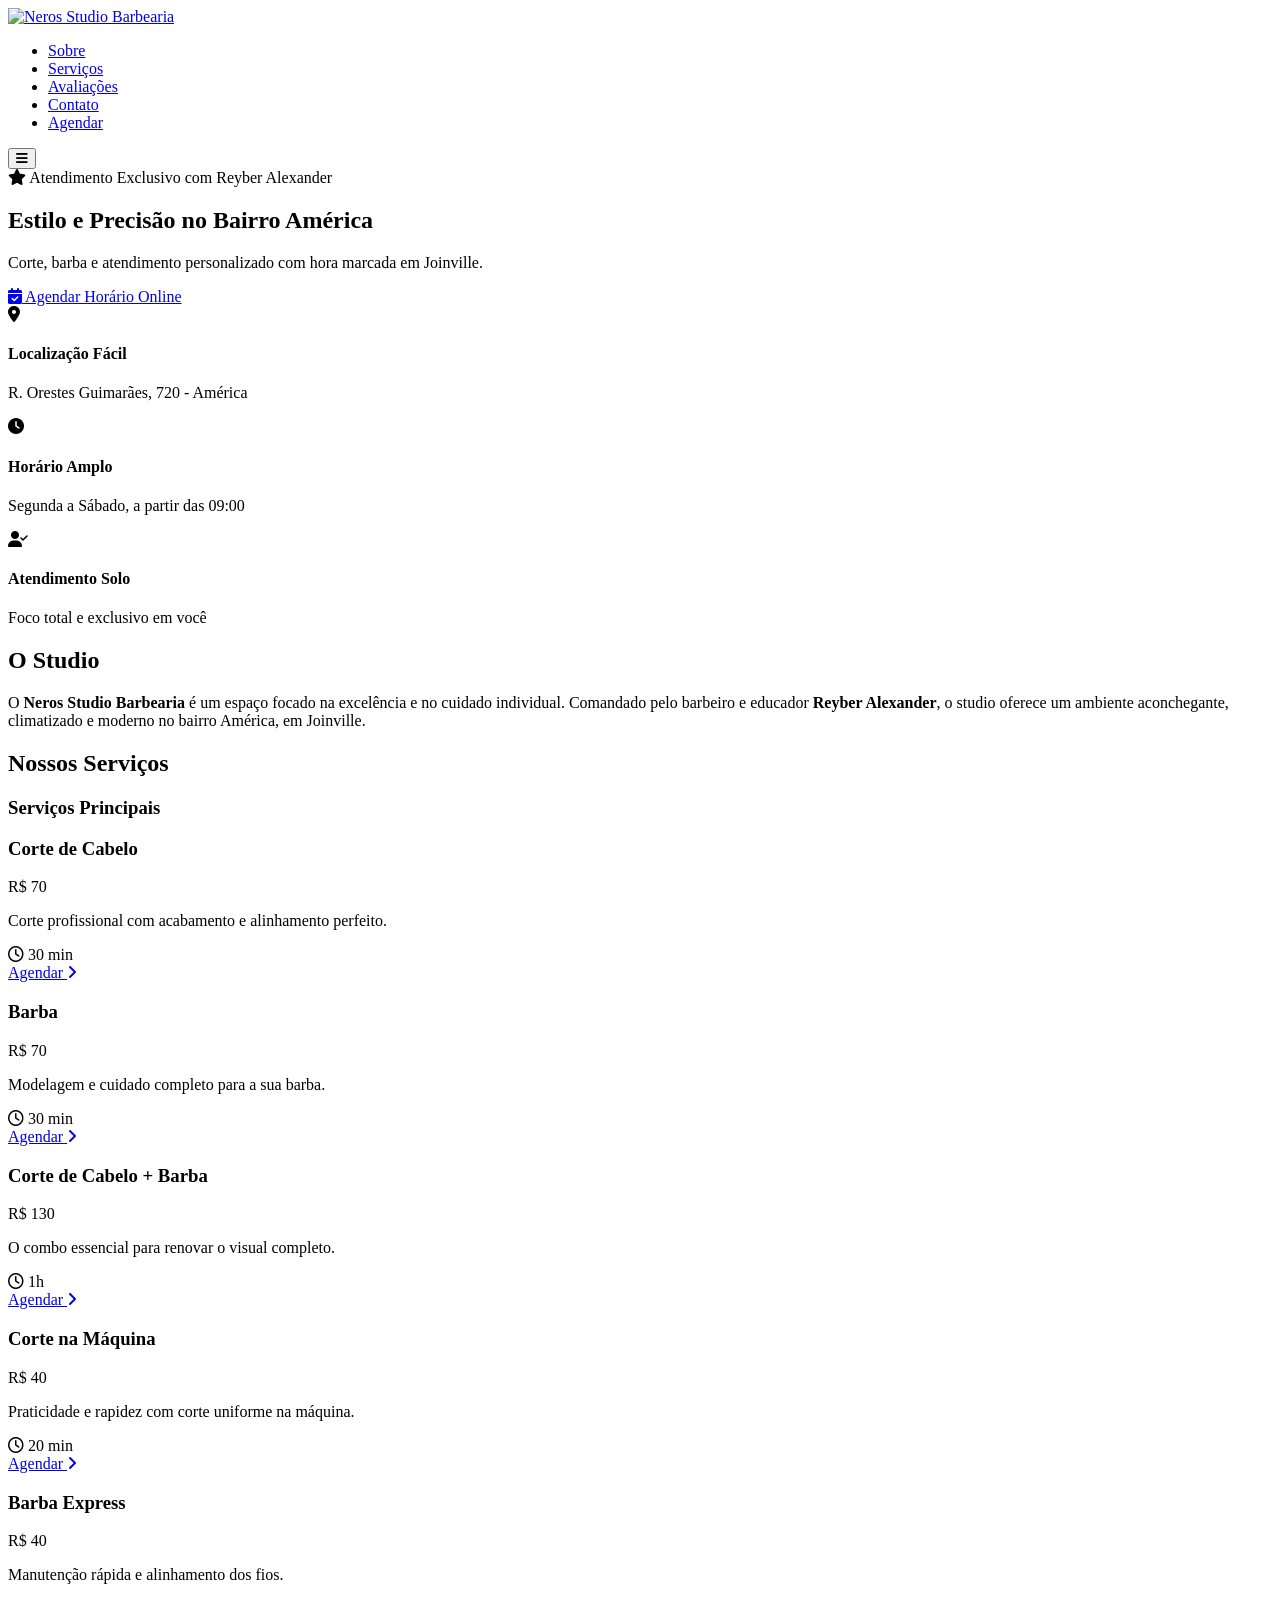
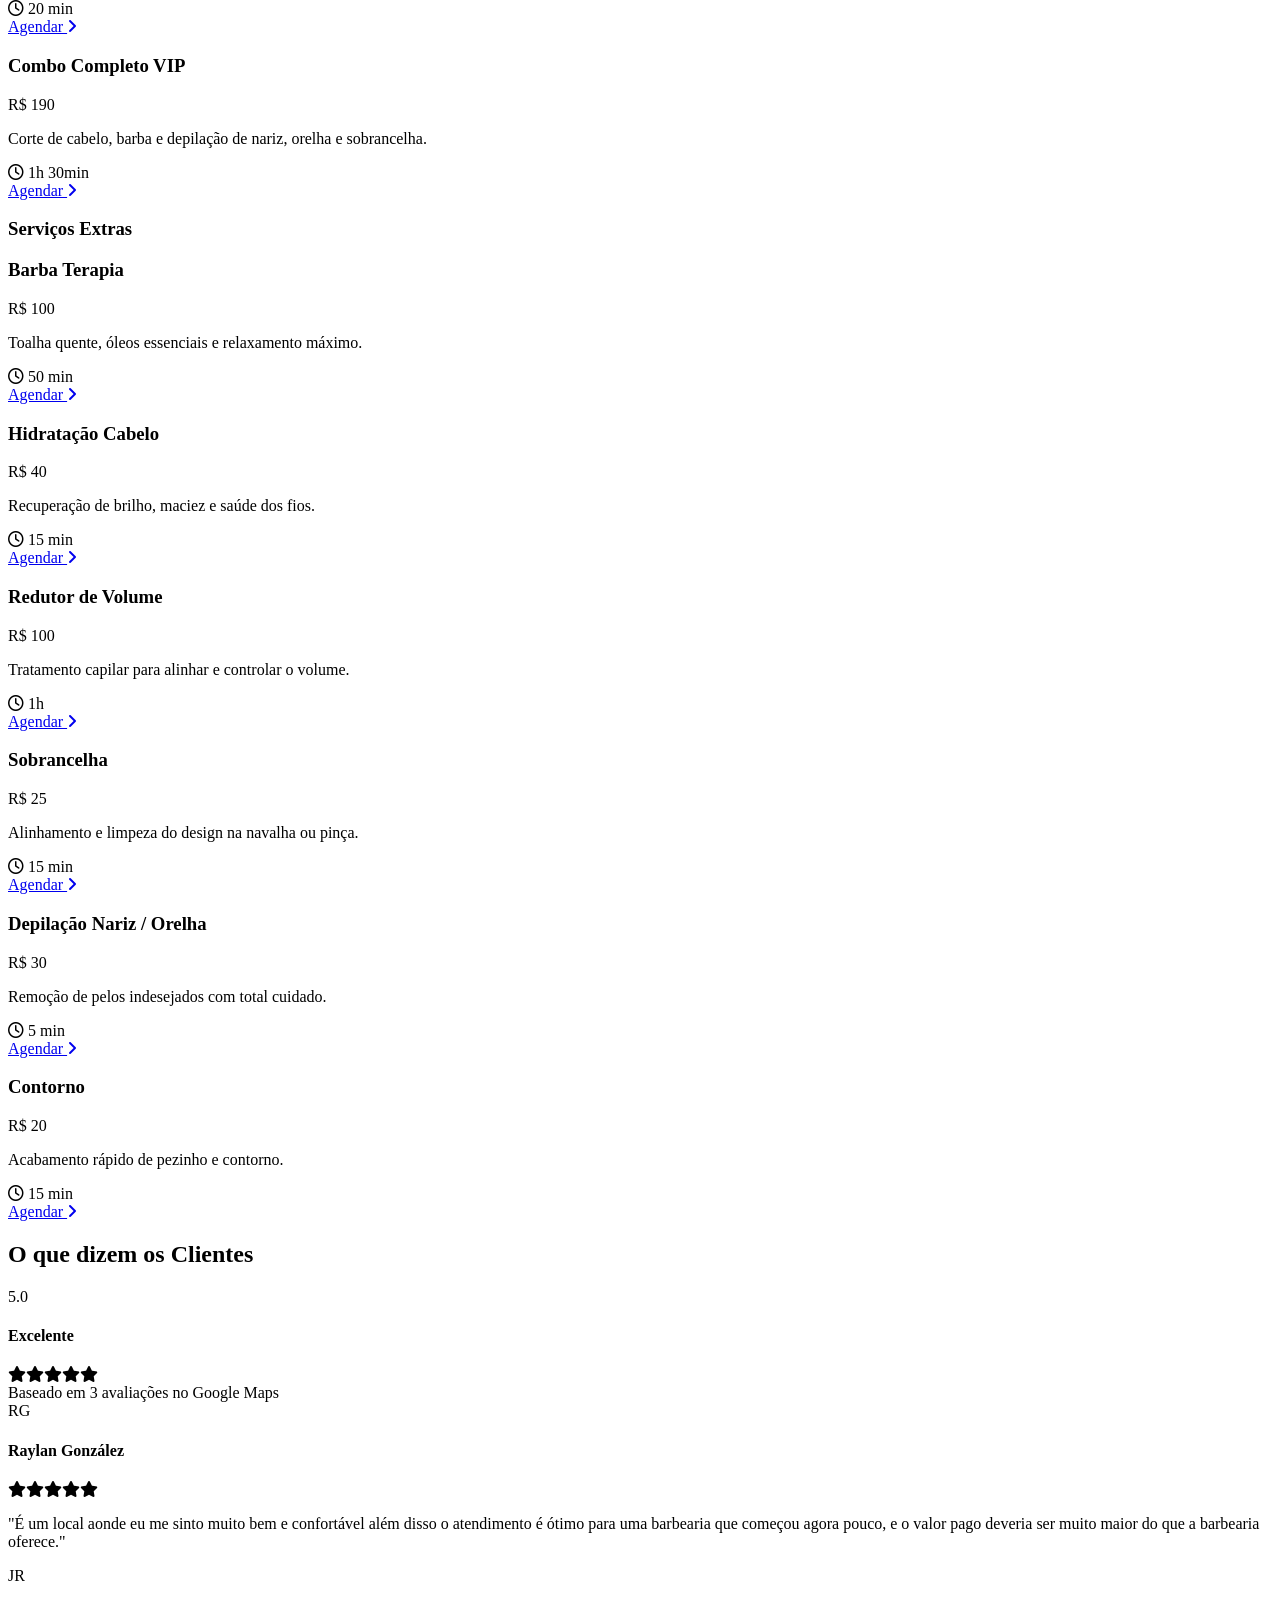
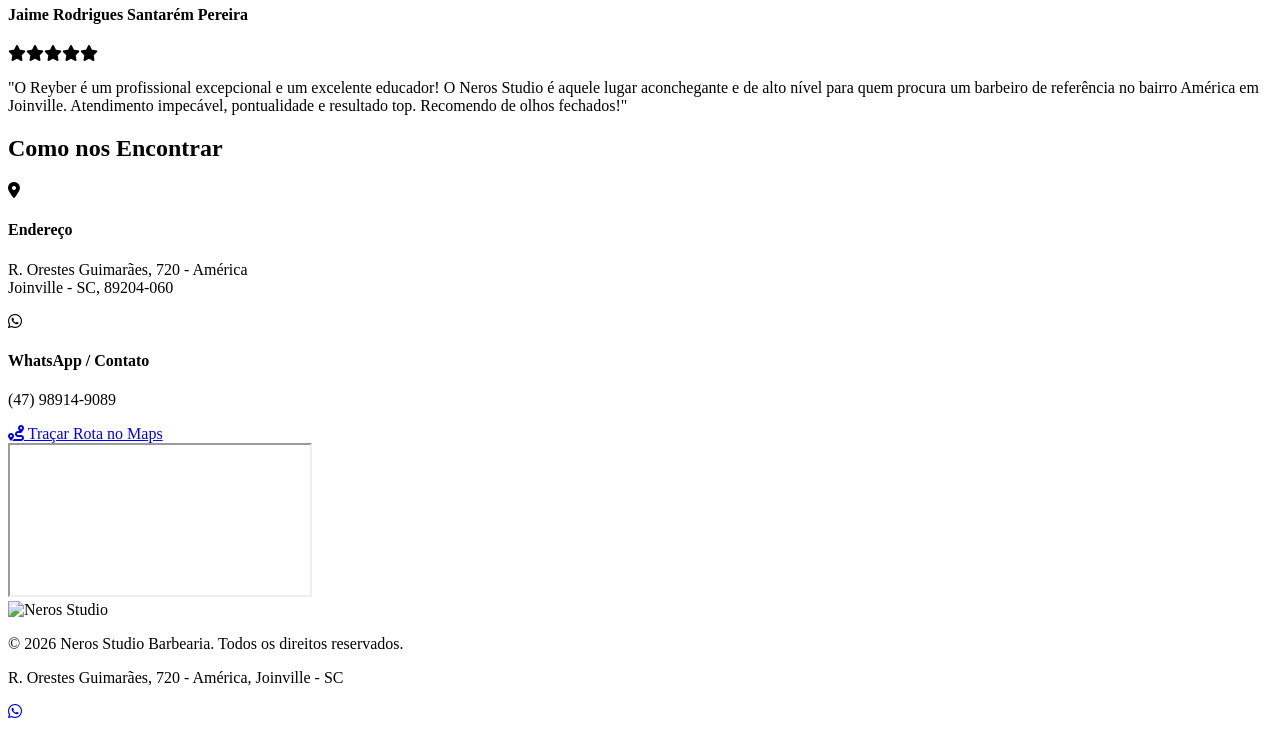
==== index.html @ 961ceef0 "uptade- Funcionalidade com API no whatsapp com mensagem pronta para o cliente mandar mensagem" ====
<!DOCTYPE html>
<html lang="pt-BR">
<head>
    <meta charset="UTF-8">
    <meta name="viewport" content="width=device-width, initial-scale=1.0">
    <title>Neros Studio Barbearia | Joinville - SC</title>
    <meta name="description" content="Neros Studio Barbearia em Joinville - SC. Atendimento exclusivo com o barbeiro Reyber Alexander no bairro América. Agende seu horário online.">
    <meta name="keywords" content="Barbearia Joinville, Barbeiro bairro América Joinville, Corte de cabelo Joinville, Barba terapia Joinville, Neros Studio">
    <meta property="og:type" content="website">
    <meta property="og:title" content="Neros Studio Barbearia | Joinville - SC">
    <meta property="og:description" content="Atendimento exclusivo com Reyber Alexander no bairro América. Agende seu horário.">
    <meta property="og:image" content="assets/nerosbarbearia.png">

    <link href="https://cdnjs.cloudflare.com/ajax/libs/font-awesome/6.4.0/css/all.min.css" rel="stylesheet">
    <link href="https://fonts.googleapis.com/css2?family=Montserrat:wght@300;400;500;600;700;800&display=swap" rel="stylesheet">
    <link rel="stylesheet" href="css/style.css">

    <script type="application/ld+json">
    {
      "@context": "https://schema.org",
      "@type": "BarberShop",
      "name": "Neros Studio Barbearia",
      "image": "assets/nerosbarbearia.png",
      "telephone": "+5547989149089",
      "address": {
        "@type": "PostalAddress",
        "streetAddress": "R. Orestes Guimarães, 720",
        "addressLocality": "Joinville",
        "addressRegion": "SC",
        "postalCode": "89204-060",
        "addressCountry": "BR"
      },
      "geo": {
        "@type": "GeoCoordinates",
        "latitude": -26.2974,
        "longitude": -48.8472
      },
      "priceRange": "$$",
      "openingHoursSpecification": {
        "@type": "OpeningHoursSpecification",
        "dayOfWeek": ["Monday", "Tuesday", "Wednesday", "Thursday", "Friday", "Saturday"],
        "opens": "09:00",
        "closes": "19:00"
      }
    }
    </script>
</head>
<body>

    <header>
        <div class="container nav-container">
            <a href="#" class="logo-wrapper">
                <img src="assets/nerosbarbearia.png" alt="Neros Studio Barbearia" class="logo-img">
            </a>
            <ul class="nav-links" id="navLinks">
                <li><a href="#sobre">Sobre</a></li>
                <li><a href="#servicos">Serviços</a></li>
                <li><a href="#avaliacoes">Avaliações</a></li>
                <li><a href="#contato">Contato</a></li>
                <li><a href="https://app.faroldabarbearia.com.br/agendar/agendaaqui" target="_blank" class="btn-header">Agendar</a></li>
            </ul>
            <button class="mobile-menu-btn" id="menuBtn" aria-label="Menu">
                <i class="fa-solid fa-bars"></i>
            </button>
        </div>
    </header>

    <section class="hero">
        <div class="container hero-content">
            <div class="hero-badge">
                <i class="fa-solid fa-star"></i>
                <span>Atendimento Exclusivo com Reyber Alexander</span>
            </div>
            <h1>Estilo e Precisão <span>no Bairro América</span></h1>
            <p>Corte, barba e atendimento personalizado com hora marcada em Joinville.</p>
            <a href="https://app.faroldabarbearia.com.br/agendar/agendaaqui" target="_blank" class="btn-main">
                <i class="fa-solid fa-calendar-check"></i> Agendar Horário Online
            </a>
        </div>
    </section>

    <div class="features-bar">
        <div class="container features-grid">
            <div class="feature-item">
                <i class="fa-solid fa-location-dot"></i>
                <h4>Localização Fácil</h4>
                <p>R. Orestes Guimarães, 720 - América</p>
            </div>
            <div class="feature-item">
                <i class="fa-solid fa-clock"></i>
                <h4>Horário Amplo</h4>
                <p>Segunda a Sábado, a partir das 09:00</p>
            </div>
            <div class="feature-item">
                <i class="fa-solid fa-user-check"></i>
                <h4>Atendimento Solo</h4>
                <p>Foco total e exclusivo em você</p>
            </div>
        </div>
    </div>

    <section id="sobre">
        <div class="container">
            <div class="section-title">
                <h2>O <span>Studio</span></h2>
                <div></div>
            </div>
            <p class="about-text">
                O <strong>Neros Studio Barbearia</strong> é um espaço focado na excelência e no cuidado individual. Comandado pelo barbeiro e educador <strong>Reyber Alexander</strong>, o studio oferece um ambiente aconchegante, climatizado e moderno no bairro América, em Joinville.
            </p>
        </div>
    </section>

    <section id="servicos">
        <div class="container">
            <div class="section-title">
                <h2>Nossos <span>Serviços</span></h2>
                <div></div>
            </div>
            
            <h3 class="services-subtitle">Serviços Principais</h3>
            <div class="services-grid mb">
                <div class="service-card">
                    <div class="service-header">
                        <h3>Corte de Cabelo</h3>
                        <span class="service-price">R$ 70</span>
                    </div>
                    <p>Corte profissional com acabamento e alinhamento perfeito.</p>
                    <div class="service-footer">
                        <div class="service-time"><i class="fa-regular fa-clock"></i> 30 min</div>
                        <a href="https://app.faroldabarbearia.com.br/agendar/agendaaqui" target="_blank" class="btn-service">Agendar <i class="fa-solid fa-angle-right"></i></a>
                    </div>
                </div>

                <div class="service-card">
                    <div class="service-header">
                        <h3>Barba</h3>
                        <span class="service-price">R$ 70</span>
                    </div>
                    <p>Modelagem e cuidado completo para a sua barba.</p>
                    <div class="service-footer">
                        <div class="service-time"><i class="fa-regular fa-clock"></i> 30 min</div>
                        <a href="https://app.faroldabarbearia.com.br/agendar/agendaaqui" target="_blank" class="btn-service">Agendar <i class="fa-solid fa-angle-right"></i></a>
                    </div>
                </div>

                <div class="service-card">
                    <div class="service-header">
                        <h3>Corte de Cabelo + Barba</h3>
                        <span class="service-price">R$ 130</span>
                    </div>
                    <p>O combo essencial para renovar o visual completo.</p>
                    <div class="service-footer">
                        <div class="service-time"><i class="fa-regular fa-clock"></i> 1h</div>
                        <a href="https://app.faroldabarbearia.com.br/agendar/agendaaqui" target="_blank" class="btn-service">Agendar <i class="fa-solid fa-angle-right"></i></a>
                    </div>
                </div>

                <div class="service-card">
                    <div class="service-header">
                        <h3>Corte na Máquina</h3>
                        <span class="service-price">R$ 40</span>
                    </div>
                    <p>Praticidade e rapidez com corte uniforme na máquina.</p>
                    <div class="service-footer">
                        <div class="service-time"><i class="fa-regular fa-clock"></i> 20 min</div>
                        <a href="https://app.faroldabarbearia.com.br/agendar/agendaaqui" target="_blank" class="btn-service">Agendar <i class="fa-solid fa-angle-right"></i></a>
                    </div>
                </div>

                <div class="service-card">
                    <div class="service-header">
                        <h3>Barba Express</h3>
                        <span class="service-price">R$ 40</span>
                    </div>
                    <p>Manutenção rápida e alinhamento dos fios.</p>
                    <div class="service-footer">
                        <div class="service-time"><i class="fa-regular fa-clock"></i> 20 min</div>
                        <a href="https://app.faroldabarbearia.com.br/agendar/agendaaqui" target="_blank" class="btn-service">Agendar <i class="fa-solid fa-angle-right"></i></a>
                    </div>
                </div>

                <div class="service-card">
                    <div class="service-header">
                        <h3>Combo Completo VIP</h3>
                        <span class="service-price">R$ 190</span>
                    </div>
                    <p>Corte de cabelo, barba e depilação de nariz, orelha e sobrancelha.</p>
                    <div class="service-footer">
                        <div class="service-time"><i class="fa-regular fa-clock"></i> 1h 30min</div>
                        <a href="https://app.faroldabarbearia.com.br/agendar/agendaaqui" target="_blank" class="btn-service">Agendar <i class="fa-solid fa-angle-right"></i></a>
                    </div>
                </div>
            </div>

            <h3 class="services-subtitle">Serviços Extras</h3>
            <div class="services-grid">
                <div class="service-card">
                    <div class="service-header">
                        <h3>Barba Terapia</h3>
                        <span class="service-price">R$ 100</span>
                    </div>
                    <p>Toalha quente, óleos essenciais e relaxamento máximo.</p>
                    <div class="service-footer">
                        <div class="service-time"><i class="fa-regular fa-clock"></i> 50 min</div>
                        <a href="https://app.faroldabarbearia.com.br/agendar/agendaaqui" target="_blank" class="btn-service">Agendar <i class="fa-solid fa-angle-right"></i></a>
                    </div>
                </div>

                <div class="service-card">
                    <div class="service-header">
                        <h3>Hidratação Cabelo</h3>
                        <span class="service-price">R$ 40</span>
                    </div>
                    <p>Recuperação de brilho, maciez e saúde dos fios.</p>
                    <div class="service-footer">
                        <div class="service-time"><i class="fa-regular fa-clock"></i> 15 min</div>
                        <a href="https://app.faroldabarbearia.com.br/agendar/agendaaqui" target="_blank" class="btn-service">Agendar <i class="fa-solid fa-angle-right"></i></a>
                    </div>
                </div>

                <div class="service-card">
                    <div class="service-header">
                        <h3>Redutor de Volume</h3>
                        <span class="service-price">R$ 100</span>
                    </div>
                    <p>Tratamento capilar para alinhar e controlar o volume.</p>
                    <div class="service-footer">
                        <div class="service-time"><i class="fa-regular fa-clock"></i> 1h</div>
                        <a href="https://app.faroldabarbearia.com.br/agendar/agendaaqui" target="_blank" class="btn-service">Agendar <i class="fa-solid fa-angle-right"></i></a>
                    </div>
                </div>

                <div class="service-card">
                    <div class="service-header">
                        <h3>Sobrancelha</h3>
                        <span class="service-price">R$ 25</span>
                    </div>
                    <p>Alinhamento e limpeza do design na navalha ou pinça.</p>
                    <div class="service-footer">
                        <div class="service-time"><i class="fa-regular fa-clock"></i> 15 min</div>
                        <a href="https://app.faroldabarbearia.com.br/agendar/agendaaqui" target="_blank" class="btn-service">Agendar <i class="fa-solid fa-angle-right"></i></a>
                    </div>
                </div>

                <div class="service-card">
                    <div class="service-header">
                        <h3>Depilação Nariz / Orelha</h3>
                        <span class="service-price">R$ 30</span>
                    </div>
                    <p>Remoção de pelos indesejados com total cuidado.</p>
                    <div class="service-footer">
                        <div class="service-time"><i class="fa-regular fa-clock"></i> 5 min</div>
                        <a href="https://app.faroldabarbearia.com.br/agendar/agendaaqui" target="_blank" class="btn-service">Agendar <i class="fa-solid fa-angle-right"></i></a>
                    </div>
                </div>

                <div class="service-card">
                    <div class="service-header">
                        <h3>Contorno</h3>
                        <span class="service-price">R$ 20</span>
                    </div>
                    <p>Acabamento rápido de pezinho e contorno.</p>
                    <div class="service-footer">
                        <div class="service-time"><i class="fa-regular fa-clock"></i> 15 min</div>
                        <a href="https://app.faroldabarbearia.com.br/agendar/agendaaqui" target="_blank" class="btn-service">Agendar <i class="fa-solid fa-angle-right"></i></a>
                    </div>
                </div>
            </div>
        </div>
    </section>

    <section id="avaliacoes">
        <div class="container">
            <div class="section-title">
                <h2>O que dizem os <span>Clientes</span></h2>
                <div></div>
            </div>
            <div class="reviews-container">
                <div class="google-score">
                    <span class="score-num">5.0</span>
                    <div class="score-info">
                        <h4>Excelente</h4>
                        <div class="stars">
                            <i class="fa-solid fa-star"></i><i class="fa-solid fa-star"></i><i class="fa-solid fa-star"></i><i class="fa-solid fa-star"></i><i class="fa-solid fa-star"></i>
                        </div>
                        <span class="score-count">Baseado em 3 avaliações no Google Maps</span>
                    </div>
                </div>

                <div class="reviews-list">
                    <div class="review-card">
                        <div class="review-header">
                            <div class="avatar">RG</div>
                            <div class="review-meta">
                                <h4>Raylan González</h4>
                                <div class="stars">
                                    <i class="fa-solid fa-star"></i><i class="fa-solid fa-star"></i><i class="fa-solid fa-star"></i><i class="fa-solid fa-star"></i><i class="fa-solid fa-star"></i>
                                </div>
                            </div>
                        </div>
                        <p>"É um local aonde eu me sinto muito bem e confortável além disso o atendimento é ótimo para uma barbearia que começou agora pouco, e o valor pago deveria ser muito maior do que a barbearia oferece."</p>
                    </div>

                    <div class="review-card">
                        <div class="review-header">
                            <div class="avatar">JR</div>
                            <div class="review-meta">
                                <h4>Jaime Rodrigues Santarém Pereira</h4>
                                <div class="stars">
                                    <i class="fa-solid fa-star"></i><i class="fa-solid fa-star"></i><i class="fa-solid fa-star"></i><i class="fa-solid fa-star"></i><i class="fa-solid fa-star"></i>
                                </div>
                            </div>
                        </div>
                        <p>"O Reyber é um profissional excepcional e um excelente educador! O Neros Studio é aquele lugar aconchegante e de alto nível para quem procura um barbeiro de referência no bairro América em Joinville. Atendimento impecável, pontualidade e resultado top. Recomendo de olhos fechados!"</p>
                    </div>
                </div>
            </div>
        </div>
    </section>

    <section id="contato">
        <div class="container">
            <div class="section-title">
                <h2>Como nos <span>Encontrar</span></h2>
                <div></div>
            </div>
            <div class="contact-wrapper">
                <div class="contact-info">
                    <div class="info-item">
                        <div class="info-icon"><i class="fa-solid fa-location-dot"></i></div>
                        <div class="info-content">
                            <h4>Endereço</h4>
                            <p>R. Orestes Guimarães, 720 - América<br>Joinville - SC, 89204-060</p>
                        </div>
                    </div>
                    <div class="info-item">
                        <div class="info-icon"><i class="fa-brands fa-whatsapp"></i></div>
                        <div class="info-content">
                            <h4>WhatsApp / Contato</h4>
                            <p>(47) 98914-9089</p>
                        </div>
                    </div>
                    <a href="https://maps.google.com/?q=R.+Orestes+Guimar%C3%A3es,+720+-+Am%C3%A9rica,+Joinville+-+SC,+89204-060" target="_blank" class="btn-main btn-maps">
                        <i class="fa-solid fa-route"></i> Traçar Rota no Maps
                    </a>
                </div>
                <div class="map-container">
                    <iframe class="map-frame" src="https://maps.google.com/maps?q=R.+Orestes+Guimar%C3%A3es,+720+-+Am%C3%A9rica,+Joinville+-+SC,+89204-060&t=&z=16&ie=UTF8&iwloc=&output=embed" loading="lazy"></iframe>
                </div>
            </div>
        </div>
    </section>

    <footer>
        <div class="container">
            <div class="logo-wrapper">
                <img src="assets/nerosbarbearia.png" alt="Neros Studio" class="logo-img">
            </div>
            <p>&copy; 2026 Neros Studio Barbearia. Todos os direitos reservados.</p>
            <p>R. Orestes Guimarães, 720 - América, Joinville - SC</p>
        </div>
    </footer>

    <a href="https://wa.me/5547989149089?text=Ol%C3%A1%2C%20gostaria%20de%20tirar%20d%C3%BAvidas%20ou%20agendar%20um%20hor%C3%A1rio%20no%20Neros%20Studio%20Barbearia." class="whatsapp-float" target="_blank" aria-label="WhatsApp">
        <i class="fa-brands fa-whatsapp"></i>
    </a>

    <script src="js/main.js"></script>
</body>
</html>
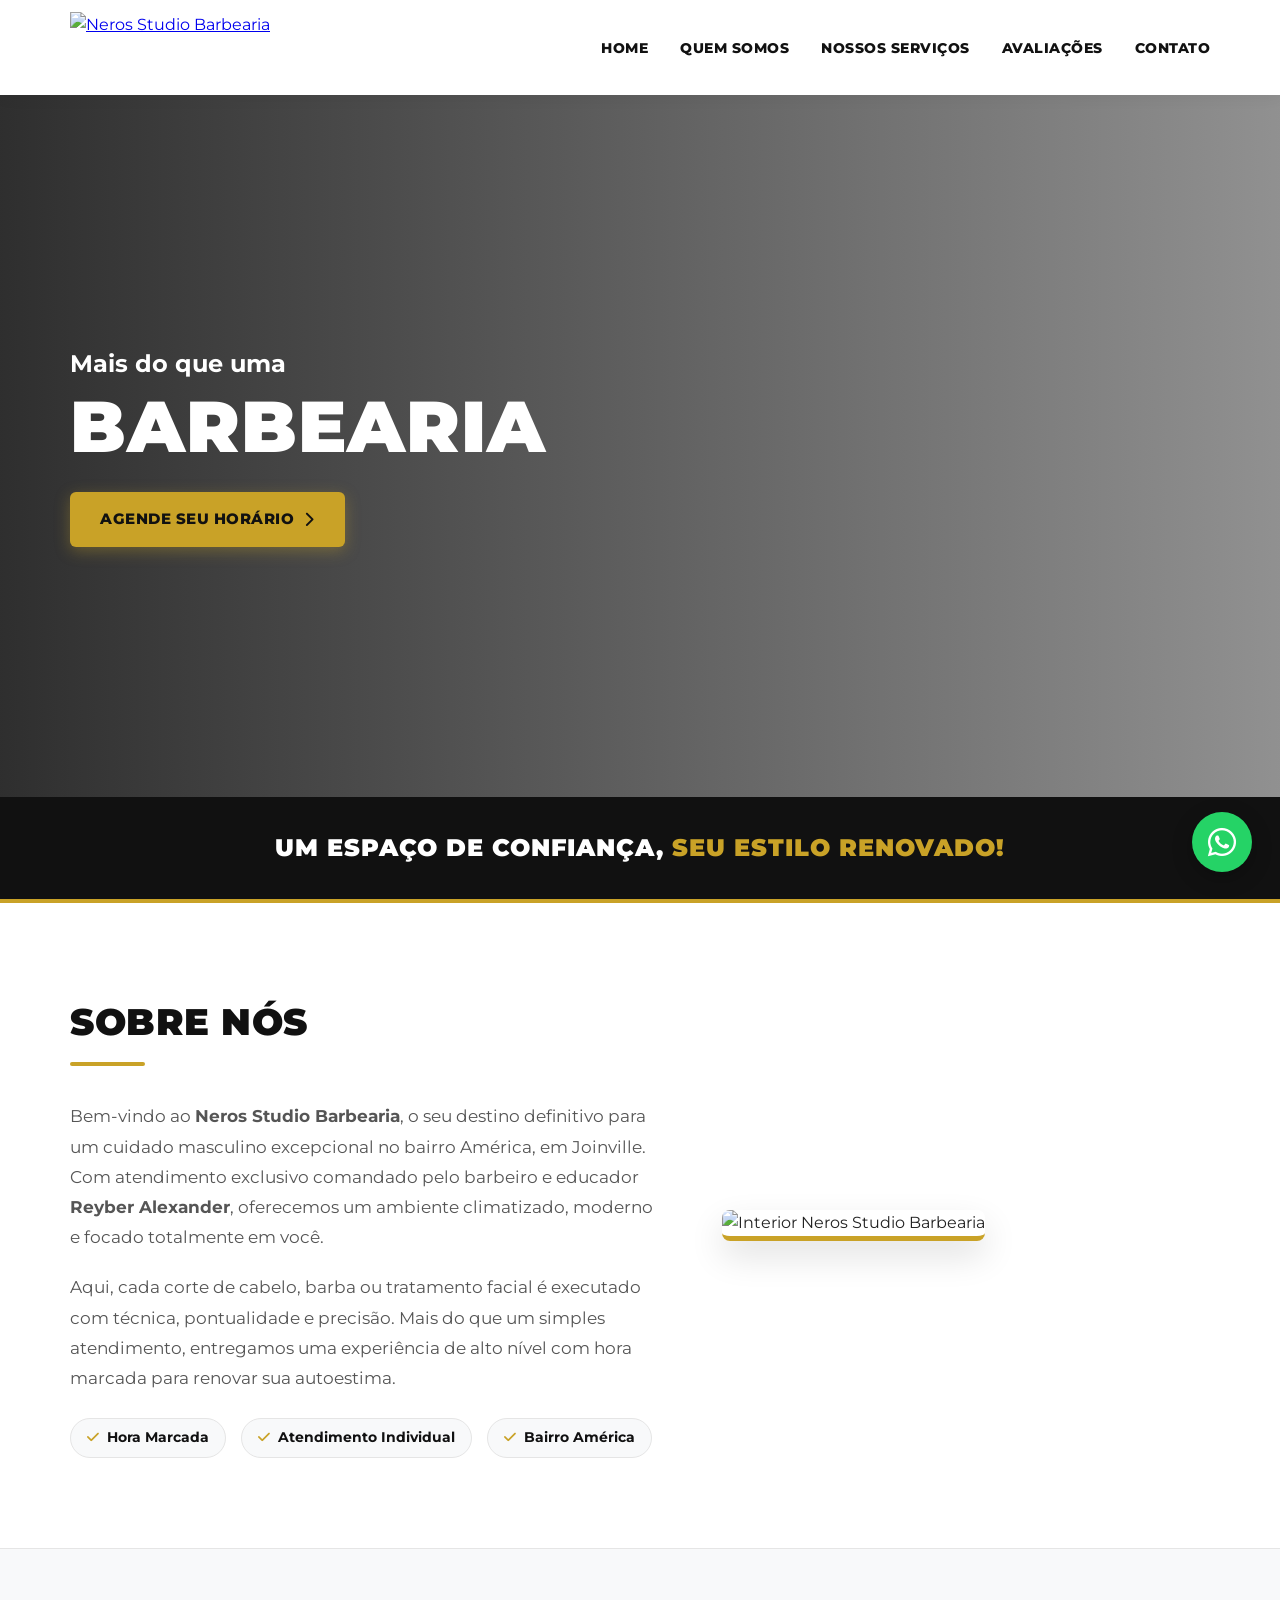
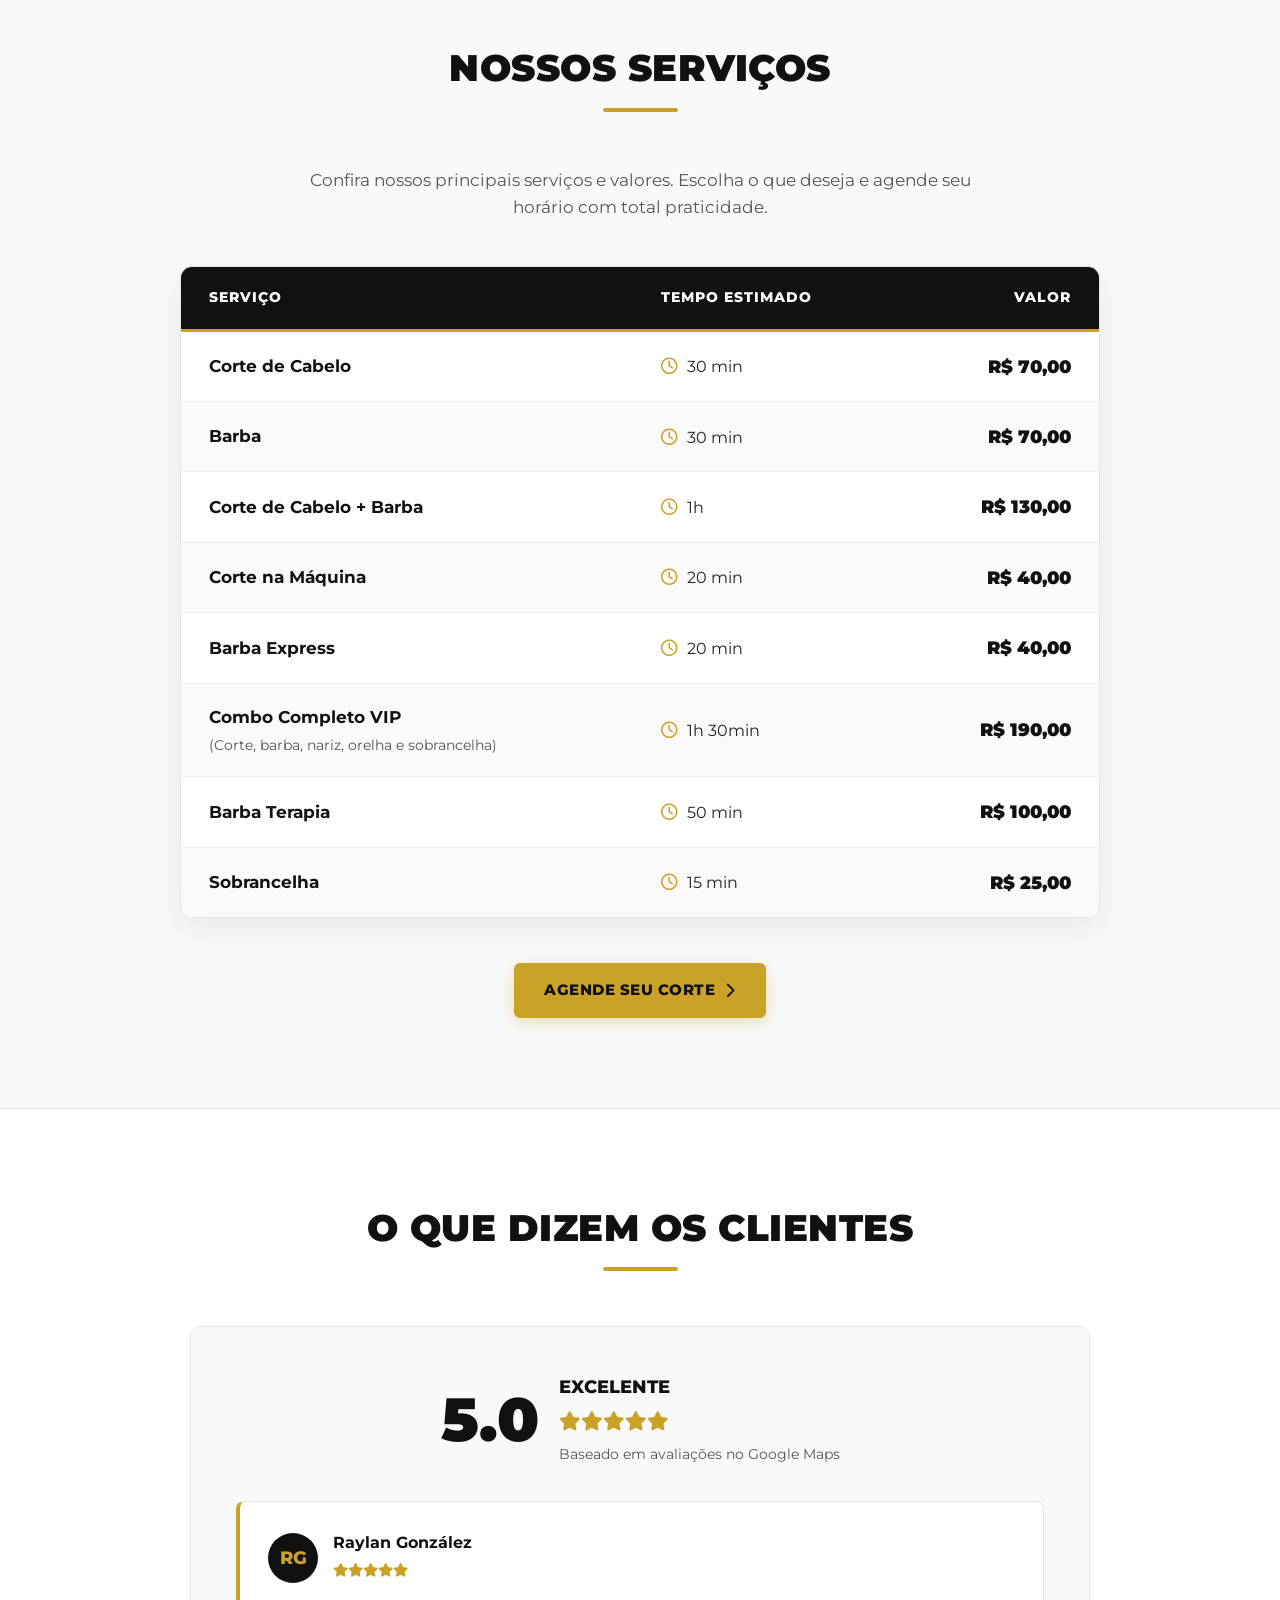
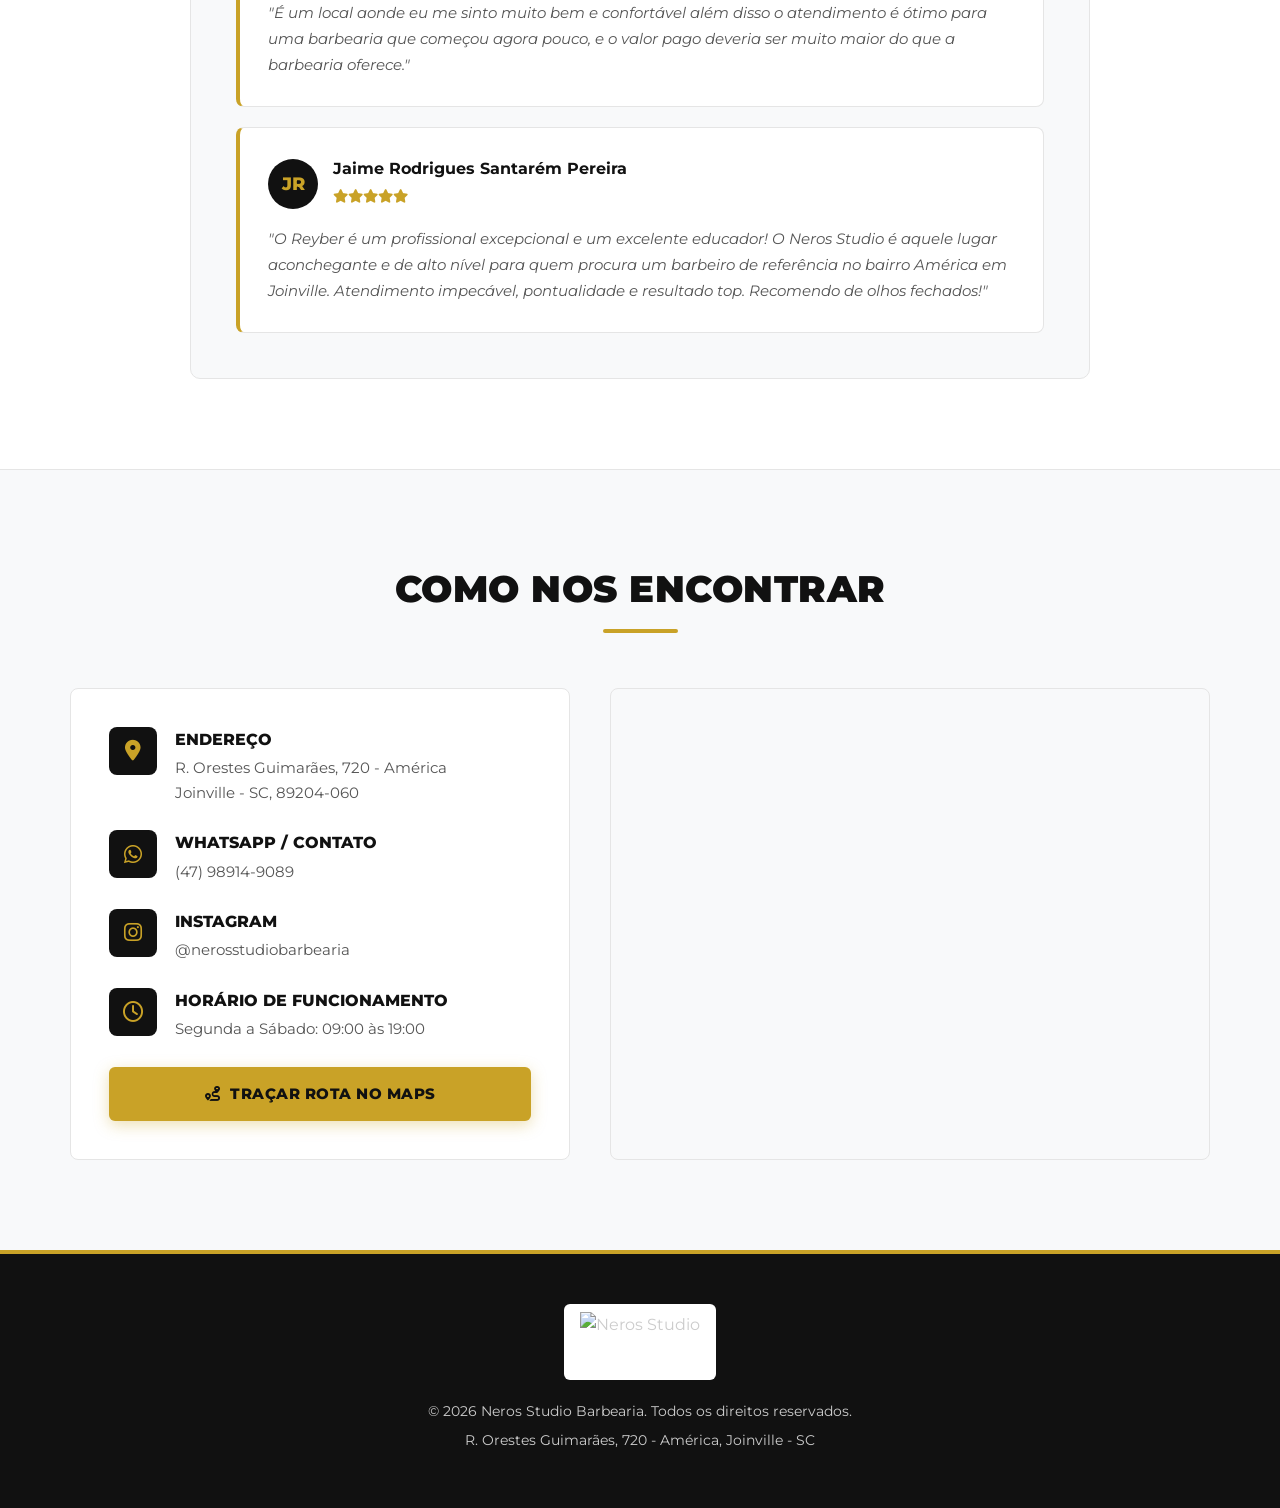
==== commit 1da36f91: "uptade- reformulação completa do site e design ajustado para a proposta da barbearia" ====
--- a/index.html
+++ b/index.html
@@ -12,7 +12,7 @@
     <meta property="og:image" content="assets/nerosbarbearia.png">
 
     <link href="https://cdnjs.cloudflare.com/ajax/libs/font-awesome/6.4.0/css/all.min.css" rel="stylesheet">
-    <link href="https://fonts.googleapis.com/css2?family=Montserrat:wght@300;400;500;600;700;800&display=swap" rel="stylesheet">
+    <link href="https://fonts.googleapis.com/css2?family=Montserrat:wght@400;500;600;700;800;900&display=swap" rel="stylesheet">
     <link rel="stylesheet" href="css/style.css">
 
     <script type="application/ld+json">
@@ -49,15 +49,15 @@
 
     <header>
         <div class="container nav-container">
-            <a href="#" class="logo-wrapper">
+            <a href="#home" class="logo-link">
                 <img src="assets/nerosbarbearia.png" alt="Neros Studio Barbearia" class="logo-img">
             </a>
             <ul class="nav-links" id="navLinks">
-                <li><a href="#sobre">Sobre</a></li>
-                <li><a href="#servicos">Serviços</a></li>
+                <li><a href="#home">Home</a></li>
+                <li><a href="#sobre">Quem Somos</a></li>
+                <li><a href="#servicos">Nossos Serviços</a></li>
                 <li><a href="#avaliacoes">Avaliações</a></li>
                 <li><a href="#contato">Contato</a></li>
-                <li><a href="https://app.faroldabarbearia.com.br/agendar/agendaaqui" target="_blank" class="btn-header">Agendar</a></li>
             </ul>
             <button class="mobile-menu-btn" id="menuBtn" aria-label="Menu">
                 <i class="fa-solid fa-bars"></i>
@@ -65,216 +65,125 @@
         </div>
     </header>
 
-    <section class="hero">
-        <div class="container hero-content">
-            <div class="hero-badge">
-                <i class="fa-solid fa-star"></i>
-                <span>Atendimento Exclusivo com Reyber Alexander</span>
-            </div>
-            <h1>Estilo e Precisão <span>no Bairro América</span></h1>
-            <p>Corte, barba e atendimento personalizado com hora marcada em Joinville.</p>
-            <a href="https://app.faroldabarbearia.com.br/agendar/agendaaqui" target="_blank" class="btn-main">
-                <i class="fa-solid fa-calendar-check"></i> Agendar Horário Online
-            </a>
-        </div>
-    </section>
-
-    <div class="features-bar">
-        <div class="container features-grid">
-            <div class="feature-item">
-                <i class="fa-solid fa-location-dot"></i>
-                <h4>Localização Fácil</h4>
-                <p>R. Orestes Guimarães, 720 - América</p>
-            </div>
-            <div class="feature-item">
-                <i class="fa-solid fa-clock"></i>
-                <h4>Horário Amplo</h4>
-                <p>Segunda a Sábado, a partir das 09:00</p>
-            </div>
-            <div class="feature-item">
-                <i class="fa-solid fa-user-check"></i>
-                <h4>Atendimento Solo</h4>
-                <p>Foco total e exclusivo em você</p>
-            </div>
+    <section id="home" class="hero">
+        <div class="container hero-container">
+            <div class="hero-content">
+                <p class="hero-subtitle">Mais do que uma</p>
+                <h1>BARBEARIA</h1>
+                <a href="https://app.faroldabarbearia.com.br/agendar/agendaaqui" target="_blank" class="btn-hero">
+                    AGENDE SEU HORÁRIO <i class="fa-solid fa-chevron-right"></i>
+                </a>
+            </div>
+        </div>
+    </section>
+
+    <div class="highlight-banner">
+        <div class="container">
+            <h2>UM ESPAÇO DE CONFIANÇA, <span>SEU ESTILO RENOVADO!</span></h2>
         </div>
     </div>
 
-    <section id="sobre">
-        <div class="container">
-            <div class="section-title">
-                <h2>O <span>Studio</span></h2>
-                <div></div>
-            </div>
-            <p class="about-text">
-                O <strong>Neros Studio Barbearia</strong> é um espaço focado na excelência e no cuidado individual. Comandado pelo barbeiro e educador <strong>Reyber Alexander</strong>, o studio oferece um ambiente aconchegante, climatizado e moderno no bairro América, em Joinville.
-            </p>
-        </div>
-    </section>
-
-    <section id="servicos">
-        <div class="container">
-            <div class="section-title">
-                <h2>Nossos <span>Serviços</span></h2>
-                <div></div>
+    <section id="sobre" class="about-section">
+        <div class="container about-grid">
+            <div class="about-content">
+                <div class="section-heading">
+                    <h2>SOBRE NÓS</h2>
+                    <div class="heading-line"></div>
+                </div>
+                <p>
+                    Bem-vindo ao <strong>Neros Studio Barbearia</strong>, o seu destino definitivo para um cuidado masculino excepcional no bairro América, em Joinville. Com atendimento exclusivo comandado pelo barbeiro e educador <strong>Reyber Alexander</strong>, oferecemos um ambiente climatizado, moderno e focado totalmente em você.
+                </p>
+                <p>
+                    Aqui, cada corte de cabelo, barba ou tratamento facial é executado com técnica, pontualidade e precisão. Mais do que um simples atendimento, entregamos uma experiência de alto nível com hora marcada para renovar sua autoestima.
+                </p>
+                <div class="about-badges">
+                    <span><i class="fa-solid fa-check"></i> Hora Marcada</span>
+                    <span><i class="fa-solid fa-check"></i> Atendimento Individual</span>
+                    <span><i class="fa-solid fa-check"></i> Bairro América</span>
+                </div>
+            </div>
+            <div class="about-image">
+                <img src="https://images.unsplash.com/photo-1585747860715-2ba37e788b70?auto=format&fit=crop&q=80" alt="Interior Neros Studio Barbearia">
+            </div>
+        </div>
+    </section>
+
+    <section id="servicos" class="services-section">
+        <div class="container">
+            <div class="section-heading center">
+                <h2>NOSSOS SERVIÇOS</h2>
+                <div class="heading-line"></div>
             </div>
             
-            <h3 class="services-subtitle">Serviços Principais</h3>
-            <div class="services-grid mb">
-                <div class="service-card">
-                    <div class="service-header">
-                        <h3>Corte de Cabelo</h3>
-                        <span class="service-price">R$ 70</span>
-                    </div>
-                    <p>Corte profissional com acabamento e alinhamento perfeito.</p>
-                    <div class="service-footer">
-                        <div class="service-time"><i class="fa-regular fa-clock"></i> 30 min</div>
-                        <a href="https://app.faroldabarbearia.com.br/agendar/agendaaqui" target="_blank" class="btn-service">Agendar <i class="fa-solid fa-angle-right"></i></a>
-                    </div>
-                </div>
-
-                <div class="service-card">
-                    <div class="service-header">
-                        <h3>Barba</h3>
-                        <span class="service-price">R$ 70</span>
-                    </div>
-                    <p>Modelagem e cuidado completo para a sua barba.</p>
-                    <div class="service-footer">
-                        <div class="service-time"><i class="fa-regular fa-clock"></i> 30 min</div>
-                        <a href="https://app.faroldabarbearia.com.br/agendar/agendaaqui" target="_blank" class="btn-service">Agendar <i class="fa-solid fa-angle-right"></i></a>
-                    </div>
-                </div>
-
-                <div class="service-card">
-                    <div class="service-header">
-                        <h3>Corte de Cabelo + Barba</h3>
-                        <span class="service-price">R$ 130</span>
-                    </div>
-                    <p>O combo essencial para renovar o visual completo.</p>
-                    <div class="service-footer">
-                        <div class="service-time"><i class="fa-regular fa-clock"></i> 1h</div>
-                        <a href="https://app.faroldabarbearia.com.br/agendar/agendaaqui" target="_blank" class="btn-service">Agendar <i class="fa-solid fa-angle-right"></i></a>
-                    </div>
-                </div>
-
-                <div class="service-card">
-                    <div class="service-header">
-                        <h3>Corte na Máquina</h3>
-                        <span class="service-price">R$ 40</span>
-                    </div>
-                    <p>Praticidade e rapidez com corte uniforme na máquina.</p>
-                    <div class="service-footer">
-                        <div class="service-time"><i class="fa-regular fa-clock"></i> 20 min</div>
-                        <a href="https://app.faroldabarbearia.com.br/agendar/agendaaqui" target="_blank" class="btn-service">Agendar <i class="fa-solid fa-angle-right"></i></a>
-                    </div>
-                </div>
-
-                <div class="service-card">
-                    <div class="service-header">
-                        <h3>Barba Express</h3>
-                        <span class="service-price">R$ 40</span>
-                    </div>
-                    <p>Manutenção rápida e alinhamento dos fios.</p>
-                    <div class="service-footer">
-                        <div class="service-time"><i class="fa-regular fa-clock"></i> 20 min</div>
-                        <a href="https://app.faroldabarbearia.com.br/agendar/agendaaqui" target="_blank" class="btn-service">Agendar <i class="fa-solid fa-angle-right"></i></a>
-                    </div>
-                </div>
-
-                <div class="service-card">
-                    <div class="service-header">
-                        <h3>Combo Completo VIP</h3>
-                        <span class="service-price">R$ 190</span>
-                    </div>
-                    <p>Corte de cabelo, barba e depilação de nariz, orelha e sobrancelha.</p>
-                    <div class="service-footer">
-                        <div class="service-time"><i class="fa-regular fa-clock"></i> 1h 30min</div>
-                        <a href="https://app.faroldabarbearia.com.br/agendar/agendaaqui" target="_blank" class="btn-service">Agendar <i class="fa-solid fa-angle-right"></i></a>
-                    </div>
-                </div>
-            </div>
-
-            <h3 class="services-subtitle">Serviços Extras</h3>
-            <div class="services-grid">
-                <div class="service-card">
-                    <div class="service-header">
-                        <h3>Barba Terapia</h3>
-                        <span class="service-price">R$ 100</span>
-                    </div>
-                    <p>Toalha quente, óleos essenciais e relaxamento máximo.</p>
-                    <div class="service-footer">
-                        <div class="service-time"><i class="fa-regular fa-clock"></i> 50 min</div>
-                        <a href="https://app.faroldabarbearia.com.br/agendar/agendaaqui" target="_blank" class="btn-service">Agendar <i class="fa-solid fa-angle-right"></i></a>
-                    </div>
-                </div>
-
-                <div class="service-card">
-                    <div class="service-header">
-                        <h3>Hidratação Cabelo</h3>
-                        <span class="service-price">R$ 40</span>
-                    </div>
-                    <p>Recuperação de brilho, maciez e saúde dos fios.</p>
-                    <div class="service-footer">
-                        <div class="service-time"><i class="fa-regular fa-clock"></i> 15 min</div>
-                        <a href="https://app.faroldabarbearia.com.br/agendar/agendaaqui" target="_blank" class="btn-service">Agendar <i class="fa-solid fa-angle-right"></i></a>
-                    </div>
-                </div>
-
-                <div class="service-card">
-                    <div class="service-header">
-                        <h3>Redutor de Volume</h3>
-                        <span class="service-price">R$ 100</span>
-                    </div>
-                    <p>Tratamento capilar para alinhar e controlar o volume.</p>
-                    <div class="service-footer">
-                        <div class="service-time"><i class="fa-regular fa-clock"></i> 1h</div>
-                        <a href="https://app.faroldabarbearia.com.br/agendar/agendaaqui" target="_blank" class="btn-service">Agendar <i class="fa-solid fa-angle-right"></i></a>
-                    </div>
-                </div>
-
-                <div class="service-card">
-                    <div class="service-header">
-                        <h3>Sobrancelha</h3>
-                        <span class="service-price">R$ 25</span>
-                    </div>
-                    <p>Alinhamento e limpeza do design na navalha ou pinça.</p>
-                    <div class="service-footer">
-                        <div class="service-time"><i class="fa-regular fa-clock"></i> 15 min</div>
-                        <a href="https://app.faroldabarbearia.com.br/agendar/agendaaqui" target="_blank" class="btn-service">Agendar <i class="fa-solid fa-angle-right"></i></a>
-                    </div>
-                </div>
-
-                <div class="service-card">
-                    <div class="service-header">
-                        <h3>Depilação Nariz / Orelha</h3>
-                        <span class="service-price">R$ 30</span>
-                    </div>
-                    <p>Remoção de pelos indesejados com total cuidado.</p>
-                    <div class="service-footer">
-                        <div class="service-time"><i class="fa-regular fa-clock"></i> 5 min</div>
-                        <a href="https://app.faroldabarbearia.com.br/agendar/agendaaqui" target="_blank" class="btn-service">Agendar <i class="fa-solid fa-angle-right"></i></a>
-                    </div>
-                </div>
-
-                <div class="service-card">
-                    <div class="service-header">
-                        <h3>Contorno</h3>
-                        <span class="service-price">R$ 20</span>
-                    </div>
-                    <p>Acabamento rápido de pezinho e contorno.</p>
-                    <div class="service-footer">
-                        <div class="service-time"><i class="fa-regular fa-clock"></i> 15 min</div>
-                        <a href="https://app.faroldabarbearia.com.br/agendar/agendaaqui" target="_blank" class="btn-service">Agendar <i class="fa-solid fa-angle-right"></i></a>
-                    </div>
-                </div>
-            </div>
-        </div>
-    </section>
-
-    <section id="avaliacoes">
-        <div class="container">
-            <div class="section-title">
-                <h2>O que dizem os <span>Clientes</span></h2>
-                <div></div>
+            <p class="services-intro">Confira nossos principais serviços e valores. Escolha o que deseja e agende seu horário com total praticidade.</p>
+
+            <div class="table-responsive">
+                <table class="services-table">
+                    <thead>
+                        <tr>
+                            <th>Serviço</th>
+                            <th>Tempo Estimado</th>
+                            <th>Valor</th>
+                        </tr>
+                    </thead>
+                    <tbody>
+                        <tr>
+                            <td><strong>Corte de Cabelo</strong></td>
+                            <td><i class="fa-regular fa-clock"></i> 30 min</td>
+                            <td class="price">R$ 70,00</td>
+                        </tr>
+                        <tr>
+                            <td><strong>Barba</strong></td>
+                            <td><i class="fa-regular fa-clock"></i> 30 min</td>
+                            <td class="price">R$ 70,00</td>
+                        </tr>
+                        <tr>
+                            <td><strong>Corte de Cabelo + Barba</strong></td>
+                            <td><i class="fa-regular fa-clock"></i> 1h</td>
+                            <td class="price">R$ 130,00</td>
+                        </tr>
+                        <tr>
+                            <td><strong>Corte na Máquina</strong></td>
+                            <td><i class="fa-regular fa-clock"></i> 20 min</td>
+                            <td class="price">R$ 40,00</td>
+                        </tr>
+                        <tr>
+                            <td><strong>Barba Express</strong></td>
+                            <td><i class="fa-regular fa-clock"></i> 20 min</td>
+                            <td class="price">R$ 40,00</td>
+                        </tr>
+                        <tr>
+                            <td><strong>Combo Completo VIP</strong> <small>(Corte, barba, nariz, orelha e sobrancelha)</small></td>
+                            <td><i class="fa-regular fa-clock"></i> 1h 30min</td>
+                            <td class="price">R$ 190,00</td>
+                        </tr>
+                        <tr>
+                            <td><strong>Barba Terapia</strong></td>
+                            <td><i class="fa-regular fa-clock"></i> 50 min</td>
+                            <td class="price">R$ 100,00</td>
+                        </tr>
+                        <tr>
+                            <td><strong>Sobrancelha</strong></td>
+                            <td><i class="fa-regular fa-clock"></i> 15 min</td>
+                            <td class="price">R$ 25,00</td>
+                        </tr>
+                    </tbody>
+                </table>
+            </div>
+
+            <div class="services-cta">
+                <a href="https://app.faroldabarbearia.com.br/agendar/agendaaqui" target="_blank" class="btn-hero">
+                    AGENDE SEU CORTE <i class="fa-solid fa-chevron-right"></i>
+                </a>
+            </div>
+        </div>
+    </section>
+
+    <section id="avaliacoes" class="reviews-section">
+        <div class="container">
+            <div class="section-heading center">
+                <h2>O QUE DIZEM OS CLIENTES</h2>
+                <div class="heading-line"></div>
             </div>
             <div class="reviews-container">
                 <div class="google-score">
@@ -284,7 +193,7 @@
                         <div class="stars">
                             <i class="fa-solid fa-star"></i><i class="fa-solid fa-star"></i><i class="fa-solid fa-star"></i><i class="fa-solid fa-star"></i><i class="fa-solid fa-star"></i>
                         </div>
-                        <span class="score-count">Baseado em 3 avaliações no Google Maps</span>
+                        <span class="score-count">Baseado em avaliações no Google Maps</span>
                     </div>
                 </div>
 
@@ -319,11 +228,11 @@
         </div>
     </section>
 
-    <section id="contato">
-        <div class="container">
-            <div class="section-title">
-                <h2>Como nos <span>Encontrar</span></h2>
-                <div></div>
+    <section id="contato" class="contact-section">
+        <div class="container">
+            <div class="section-heading center">
+                <h2>COMO NOS ENCONTRAR</h2>
+                <div class="heading-line"></div>
             </div>
             <div class="contact-wrapper">
                 <div class="contact-info">
@@ -341,8 +250,22 @@
                             <p>(47) 98914-9089</p>
                         </div>
                     </div>
-                    <a href="https://maps.google.com/?q=R.+Orestes+Guimar%C3%A3es,+720+-+Am%C3%A9rica,+Joinville+-+SC,+89204-060" target="_blank" class="btn-main btn-maps">
-                        <i class="fa-solid fa-route"></i> Traçar Rota no Maps
+                    <div class="info-item">
+                        <div class="info-icon"><i class="fa-brands fa-instagram"></i></div>
+                        <div class="info-content">
+                            <h4>Instagram</h4>
+                            <p><a href="https://www.instagram.com/nerosstudiobarbearia/" target="_blank" style="color: var(--text-muted); text-decoration: none;">@nerosstudiobarbearia</a></p>
+                        </div>
+                    </div>
+                    <div class="info-item">
+                        <div class="info-icon"><i class="fa-regular fa-clock"></i></div>
+                        <div class="info-content">
+                            <h4>Horário de Funcionamento</h4>
+                            <p>Segunda a Sábado: 09:00 às 19:00</p>
+                        </div>
+                    </div>
+                    <a href="https://maps.google.com/?q=R.+Orestes+Guimar%C3%A3es,+720+-+Am%C3%A9rica,+Joinville+-+SC,+89204-060" target="_blank" class="btn-hero btn-full">
+                        <i class="fa-solid fa-route"></i> TRAÇAR ROTA NO MAPS
                     </a>
                 </div>
                 <div class="map-container">
@@ -354,8 +277,8 @@
 
     <footer>
         <div class="container">
-            <div class="logo-wrapper">
-                <img src="assets/nerosbarbearia.png" alt="Neros Studio" class="logo-img">
+            <div class="footer-logo">
+                <img src="assets/nerosbarbearia.png" alt="Neros Studio">
             </div>
             <p>&copy; 2026 Neros Studio Barbearia. Todos os direitos reservados.</p>
             <p>R. Orestes Guimarães, 720 - América, Joinville - SC</p>
--- a/css/style.css
+++ b/css/style.css
@@ -0,0 +1,671 @@
+:root {
+    --gold: #c9a227;
+    --gold-hover: #b38e1d;
+    --black: #111111;
+    --white: #ffffff;
+    --bg-gray: #f8f9fa;
+    --text-dark: #222222;
+    --text-muted: #555555;
+    --border-light: #e5e5e5;
+}
+
+* {
+    margin: 0;
+    padding: 0;
+    box-sizing: border-box;
+    scroll-behavior: smooth;
+}
+
+body {
+    font-family: 'Montserrat', sans-serif;
+    background-color: var(--white);
+    color: var(--text-dark);
+    line-height: 1.6;
+    overflow-x: hidden;
+}
+
+.container {
+    max-width: 1180px;
+    margin: 0 auto;
+    padding: 0 20px;
+}
+
+header {
+    background-color: var(--white);
+    position: fixed;
+    width: 100%;
+    top: 0;
+    left: 0;
+    z-index: 1000;
+    box-shadow: 0 2px 15px rgba(0, 0, 0, 0.06);
+}
+
+.nav-container {
+    display: flex;
+    justify-content: space-between;
+    align-items: center;
+    height: 95px;
+}
+
+.logo-link {
+    display: flex;
+    align-items: center;
+}
+
+.logo-img {
+    height: 72px;
+    width: auto;
+    display: block;
+    transition: transform 0.3s ease;
+}
+
+.logo-img:hover {
+    transform: scale(1.03);
+}
+
+.nav-links {
+    display: flex;
+    gap: 32px;
+    list-style: none;
+    align-items: center;
+}
+
+.nav-links a {
+    color: var(--black);
+    text-decoration: none;
+    font-weight: 800;
+    font-size: 0.9rem;
+    text-transform: uppercase;
+    letter-spacing: 0.5px;
+    padding-bottom: 6px;
+    position: relative;
+    transition: color 0.3s ease;
+}
+
+.nav-links a:hover {
+    color: var(--gold);
+}
+
+.nav-links a:hover::after {
+    content: "";
+    position: absolute;
+    bottom: 0;
+    left: 0;
+    width: 100%;
+    height: 3px;
+    background-color: var(--gold);
+}
+
+.mobile-menu-btn {
+    display: none;
+    background: none;
+    border: none;
+    color: var(--black);
+    font-size: 1.8rem;
+    cursor: pointer;
+}
+
+.hero {
+    min-height: 78vh;
+    background: linear-gradient(90deg, rgba(10, 10, 10, 0.85) 0%, rgba(10, 10, 10, 0.45) 100%),
+                url('https://images.unsplash.com/photo-1503951914875-452162b0f3f1?auto=format&fit=crop&q=80') center/cover no-repeat;
+    display: flex;
+    align-items: center;
+    margin-top: 95px;
+    padding: 80px 0;
+}
+
+.hero-container {
+    width: 100%;
+}
+
+.hero-content {
+    max-width: 650px;
+    text-align: left;
+}
+
+.hero-subtitle {
+    color: var(--white);
+    font-size: 1.5rem;
+    font-weight: 700;
+    margin-bottom: 5px;
+}
+
+.hero-content h1 {
+    color: var(--white);
+    font-size: 4.5rem;
+    font-weight: 900;
+    line-height: 1.05;
+    letter-spacing: 1px;
+    margin-bottom: 28px;
+    text-transform: uppercase;
+}
+
+.btn-hero {
+    display: inline-flex;
+    align-items: center;
+    gap: 10px;
+    background-color: var(--gold);
+    color: var(--black);
+    padding: 15px 30px;
+    font-size: 0.95rem;
+    font-weight: 800;
+    text-decoration: none;
+    border-radius: 6px;
+    text-transform: uppercase;
+    letter-spacing: 0.5px;
+    transition: all 0.3s ease;
+    box-shadow: 0 4px 15px rgba(201, 162, 39, 0.35);
+}
+
+.btn-hero:hover {
+    background-color: var(--gold-hover);
+    transform: translateY(-2px);
+}
+
+.highlight-banner {
+    background-color: var(--black);
+    padding: 32px 20px;
+    text-align: center;
+    border-bottom: 4px solid var(--gold);
+}
+
+.highlight-banner h2 {
+    color: var(--white);
+    font-size: 1.5rem;
+    font-weight: 900;
+    letter-spacing: 1px;
+    text-transform: uppercase;
+}
+
+.highlight-banner h2 span {
+    color: var(--gold);
+}
+
+section {
+    padding: 90px 0;
+}
+
+.section-heading {
+    margin-bottom: 35px;
+}
+
+.section-heading.center {
+    text-align: center;
+    margin-bottom: 55px;
+}
+
+.section-heading h2 {
+    color: var(--black);
+    font-size: 2.3rem;
+    font-weight: 900;
+    text-transform: uppercase;
+    letter-spacing: 0.5px;
+    margin-bottom: 10px;
+}
+
+.heading-line {
+    width: 75px;
+    height: 4px;
+    background-color: var(--gold);
+    border-radius: 2px;
+}
+
+.section-heading.center .heading-line {
+    margin: 0 auto;
+}
+
+.about-section {
+    background-color: var(--white);
+}
+
+.about-grid {
+    display: grid;
+    grid-template-columns: 1.1fr 0.9fr;
+    gap: 55px;
+    align-items: center;
+}
+
+.about-content p {
+    color: var(--text-muted);
+    font-size: 1.05rem;
+    margin-bottom: 20px;
+    line-height: 1.8;
+}
+
+.about-badges {
+    display: flex;
+    flex-wrap: wrap;
+    gap: 15px;
+    margin-top: 25px;
+}
+
+.about-badges span {
+    background-color: var(--bg-gray);
+    border: 1px solid var(--border-light);
+    color: var(--black);
+    padding: 8px 16px;
+    border-radius: 50px;
+    font-size: 0.85rem;
+    font-weight: 700;
+    display: inline-flex;
+    align-items: center;
+    gap: 8px;
+}
+
+.about-badges span i {
+    color: var(--gold);
+}
+
+.about-image img {
+    width: 100%;
+    height: 420px;
+    object-fit: cover;
+    border-radius: 8px;
+    box-shadow: 0 15px 35px rgba(0, 0, 0, 0.12);
+    border-bottom: 5px solid var(--gold);
+}
+
+.services-section {
+    background-color: var(--bg-gray);
+    border-top: 1px solid var(--border-light);
+    border-bottom: 1px solid var(--border-light);
+}
+
+.services-intro {
+    text-align: center;
+    color: var(--text-muted);
+    font-size: 1.05rem;
+    max-width: 680px;
+    margin: 0 auto 45px auto;
+}
+
+.table-responsive {
+    max-width: 920px;
+    margin: 0 auto 45px auto;
+    border-radius: 12px;
+    overflow: hidden;
+    background-color: var(--white);
+    box-shadow: 0 12px 35px rgba(0, 0, 0, 0.07);
+    border: 1px solid var(--border-light);
+}
+
+.services-table {
+    width: 100%;
+    border-collapse: collapse;
+    text-align: left;
+}
+
+.services-table thead {
+    background-color: var(--black);
+    border-bottom: 3px solid var(--gold);
+}
+
+.services-table th {
+    color: var(--white);
+    padding: 20px 28px;
+    font-size: 0.85rem;
+    font-weight: 800;
+    text-transform: uppercase;
+    letter-spacing: 1px;
+}
+
+.services-table th:last-child,
+.services-table td.price {
+    text-align: right;
+}
+
+.services-table tbody tr {
+    transition: all 0.25s ease;
+    border-bottom: 1px solid #eeeeee;
+}
+
+.services-table tbody tr:nth-child(even) {
+    background-color: #fafafa;
+}
+
+.services-table tbody tr:last-child {
+    border-bottom: none;
+}
+
+.services-table tbody tr:hover {
+    background-color: rgba(201, 162, 39, 0.08);
+}
+
+.services-table td {
+    padding: 20px 28px;
+    color: var(--text-dark);
+    font-size: 1.02rem;
+    vertical-align: middle;
+}
+
+.services-table td strong {
+    color: var(--black);
+    font-weight: 700;
+    font-size: 1.05rem;
+}
+
+.services-table td small {
+    display: block;
+    color: var(--text-muted);
+    font-size: 0.85rem;
+    font-weight: 400;
+    margin-top: 4px;
+}
+
+.services-table td i {
+    color: var(--gold);
+    margin-right: 6px;
+}
+
+.services-table td.price {
+    font-weight: 900;
+    font-size: 1.15rem;
+    color: var(--black);
+    white-space: nowrap;
+}
+
+.services-cta {
+    text-align: center;
+}
+
+.reviews-section {
+    background-color: var(--white);
+}
+
+.reviews-container {
+    background-color: var(--bg-gray);
+    border: 1px solid var(--border-light);
+    border-radius: 10px;
+    padding: 45px;
+    max-width: 900px;
+    margin: 0 auto;
+}
+
+.google-score {
+    display: flex;
+    align-items: center;
+    justify-content: center;
+    gap: 20px;
+    margin-bottom: 35px;
+}
+
+.score-num {
+    font-size: 3.8rem;
+    font-weight: 900;
+    color: var(--black);
+    line-height: 1;
+}
+
+.score-info h4 {
+    font-size: 1.15rem;
+    font-weight: 800;
+    text-transform: uppercase;
+    color: var(--black);
+}
+
+.stars {
+    color: var(--gold);
+    font-size: 1.2rem;
+    margin: 4px 0;
+}
+
+.score-count {
+    font-size: 0.85rem;
+    color: var(--text-muted);
+}
+
+.reviews-list {
+    display: flex;
+    flex-direction: column;
+    gap: 20px;
+}
+
+.review-card {
+    background-color: var(--white);
+    padding: 28px;
+    border-radius: 8px;
+    border: 1px solid var(--border-light);
+    border-left: 4px solid var(--gold);
+}
+
+.review-header {
+    display: flex;
+    align-items: center;
+    gap: 15px;
+    margin-bottom: 15px;
+}
+
+.avatar {
+    width: 50px;
+    height: 50px;
+    border-radius: 50%;
+    background-color: var(--black);
+    color: var(--gold);
+    display: flex;
+    align-items: center;
+    justify-content: center;
+    font-weight: 800;
+    font-size: 1.15rem;
+}
+
+.review-meta h4 {
+    color: var(--black);
+    font-size: 1rem;
+    font-weight: 700;
+}
+
+.review-meta .stars {
+    font-size: 0.85rem;
+}
+
+.review-card p {
+    color: var(--text-muted);
+    font-style: italic;
+    font-size: 0.95rem;
+    line-height: 1.7;
+}
+
+.contact-section {
+    background-color: var(--bg-gray);
+    border-top: 1px solid var(--border-light);
+}
+
+.contact-wrapper {
+    display: grid;
+    grid-template-columns: 1fr 1.2fr;
+    gap: 40px;
+    align-items: stretch;
+}
+
+.contact-info {
+    background-color: var(--white);
+    border: 1px solid var(--border-light);
+    padding: 38px;
+    border-radius: 8px;
+    display: flex;
+    flex-direction: column;
+    justify-content: space-between;
+    gap: 25px;
+}
+
+.info-item {
+    display: flex;
+    align-items: flex-start;
+    gap: 18px;
+}
+
+.info-icon {
+    width: 48px;
+    height: 48px;
+    border-radius: 8px;
+    background-color: var(--black);
+    color: var(--gold);
+    display: flex;
+    align-items: center;
+    justify-content: center;
+    font-size: 1.3rem;
+    flex-shrink: 0;
+}
+
+.info-content h4 {
+    color: var(--black);
+    font-size: 1rem;
+    font-weight: 800;
+    text-transform: uppercase;
+    margin-bottom: 4px;
+}
+
+.info-content p {
+    color: var(--text-muted);
+    font-size: 0.95rem;
+}
+
+.btn-full {
+    width: 100%;
+    justify-content: center;
+}
+
+.map-container {
+    width: 100%;
+    min-height: 400px;
+    border-radius: 8px;
+    overflow: hidden;
+    border: 1px solid var(--border-light);
+    position: relative;
+}
+
+.map-frame {
+    width: 100%;
+    height: 100%;
+    position: absolute;
+    top: 0;
+    left: 0;
+    border: 0;
+}
+
+footer {
+    background-color: var(--black);
+    color: #cccccc;
+    padding: 50px 20px;
+    text-align: center;
+    border-top: 4px solid var(--gold);
+}
+
+.footer-logo {
+    background-color: var(--white);
+    display: inline-flex;
+    padding: 8px 16px;
+    border-radius: 6px;
+    margin-bottom: 20px;
+}
+
+.footer-logo img {
+    height: 60px;
+    width: auto;
+}
+
+footer p {
+    font-size: 0.9rem;
+    margin-bottom: 6px;
+}
+
+.whatsapp-float {
+    position: fixed;
+    bottom: 28px;
+    right: 28px;
+    background-color: #25d366;
+    color: var(--white);
+    width: 60px;
+    height: 60px;
+    border-radius: 50%;
+    display: flex;
+    align-items: center;
+    justify-content: center;
+    font-size: 32px;
+    box-shadow: 0 6px 20px rgba(0, 0, 0, 0.25);
+    z-index: 1000;
+    text-decoration: none;
+    transition: transform 0.3s ease;
+}
+
+.whatsapp-float:hover {
+    transform: scale(1.1);
+}
+
+@media (max-width: 992px) {
+    .about-grid,
+    .contact-wrapper {
+        grid-template-columns: 1fr;
+    }
+
+    .hero-content h1 {
+        font-size: 3.5rem;
+    }
+}
+
+@media (max-width: 768px) {
+    .nav-links {
+        display: none;
+        flex-direction: column;
+        position: absolute;
+        top: 95px;
+        left: 0;
+        width: 100%;
+        background-color: var(--white);
+        padding: 25px 0;
+        border-bottom: 2px solid var(--gold);
+        box-shadow: 0 10px 20px rgba(0, 0, 0, 0.1);
+    }
+
+    .nav-links.active {
+        display: flex;
+    }
+
+    .mobile-menu-btn {
+        display: block;
+    }
+
+    .hero {
+        min-height: 65vh;
+        text-align: center;
+    }
+
+    .hero-content {
+        margin: 0 auto;
+        text-align: center;
+    }
+
+    .hero-content h1 {
+        font-size: 2.7rem;
+    }
+
+    .highlight-banner h2 {
+        font-size: 1.2rem;
+    }
+
+    .reviews-container {
+        padding: 30px 20px;
+    }
+}
+
+@media (max-width: 600px) {
+    .services-table th,
+    .services-table td {
+        padding: 15px 14px;
+        font-size: 0.9rem;
+    }
+
+    .services-table td strong {
+        font-size: 0.95rem;
+    }
+
+    .services-table td.price {
+        font-size: 1rem;
+    }
+
+    .services-table th:nth-child(2),
+    .services-table td:nth-child(2) {
+        display: none;
+    }
+}
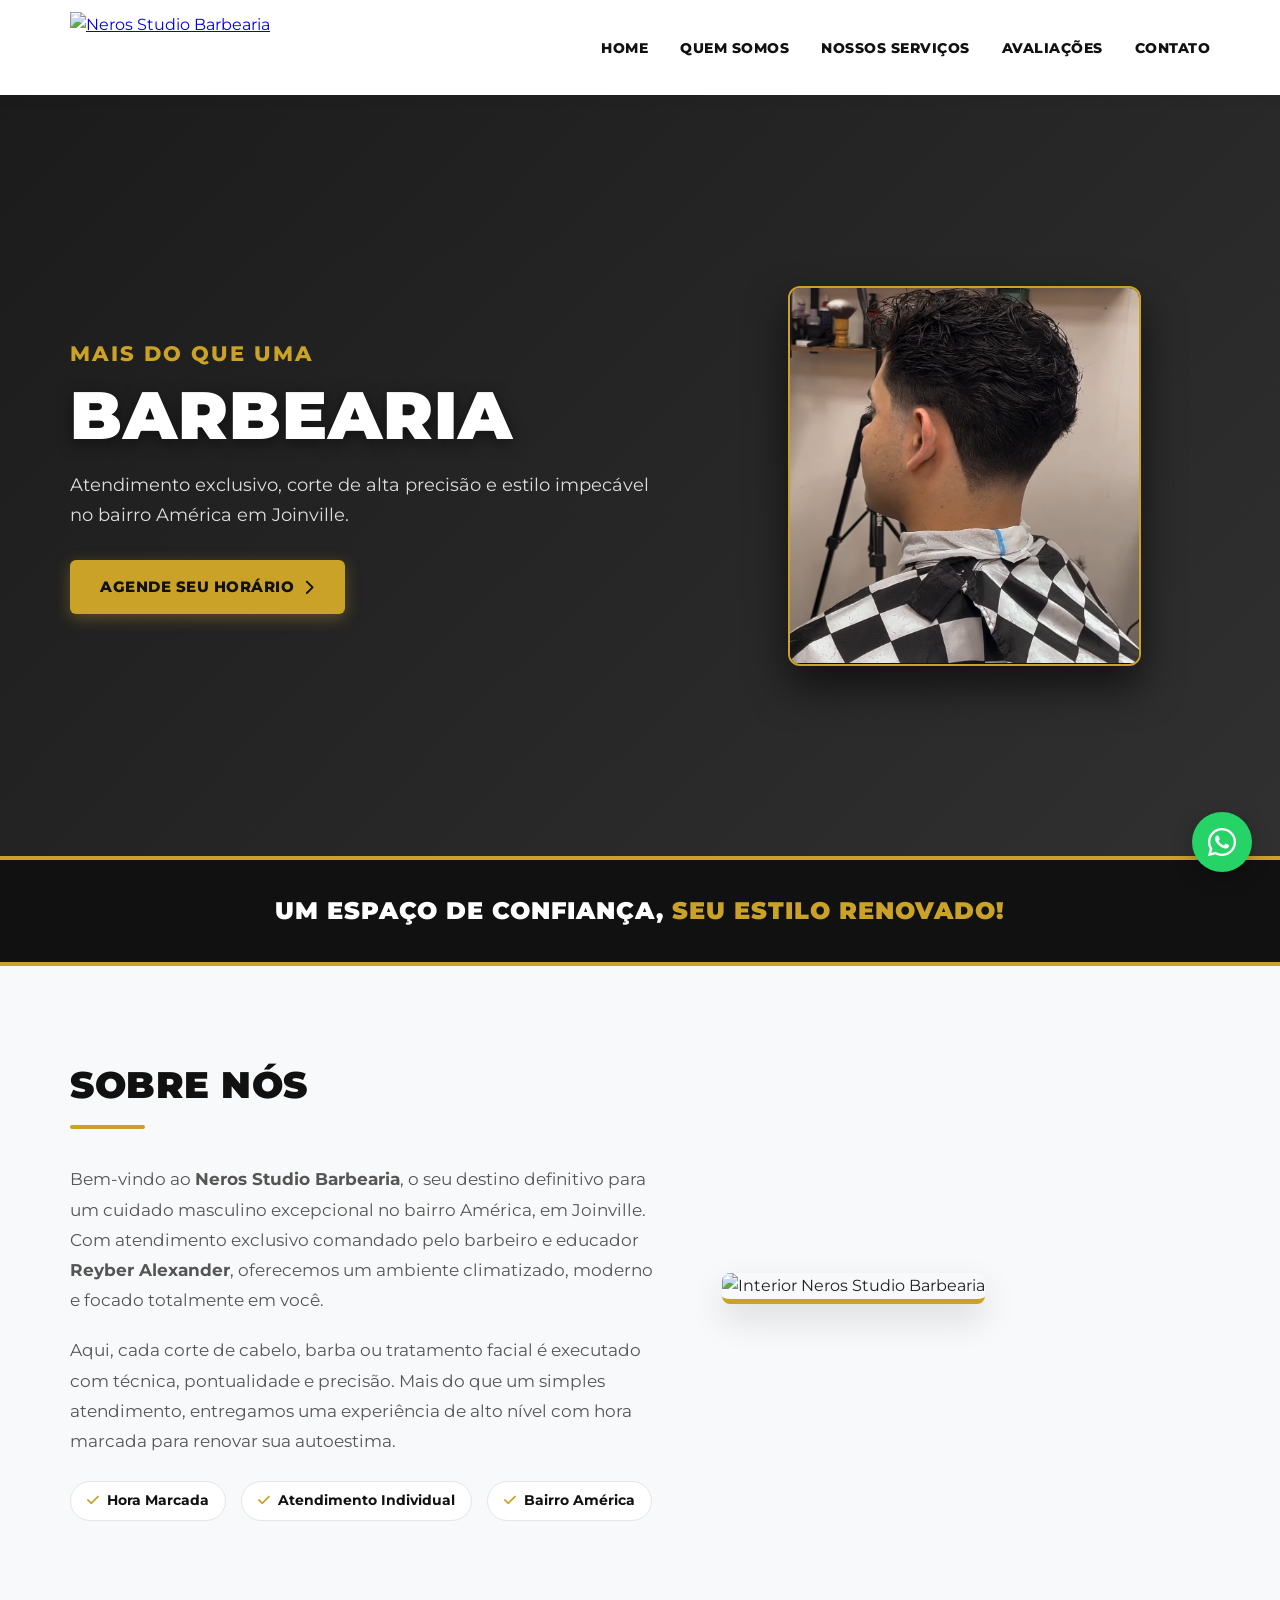
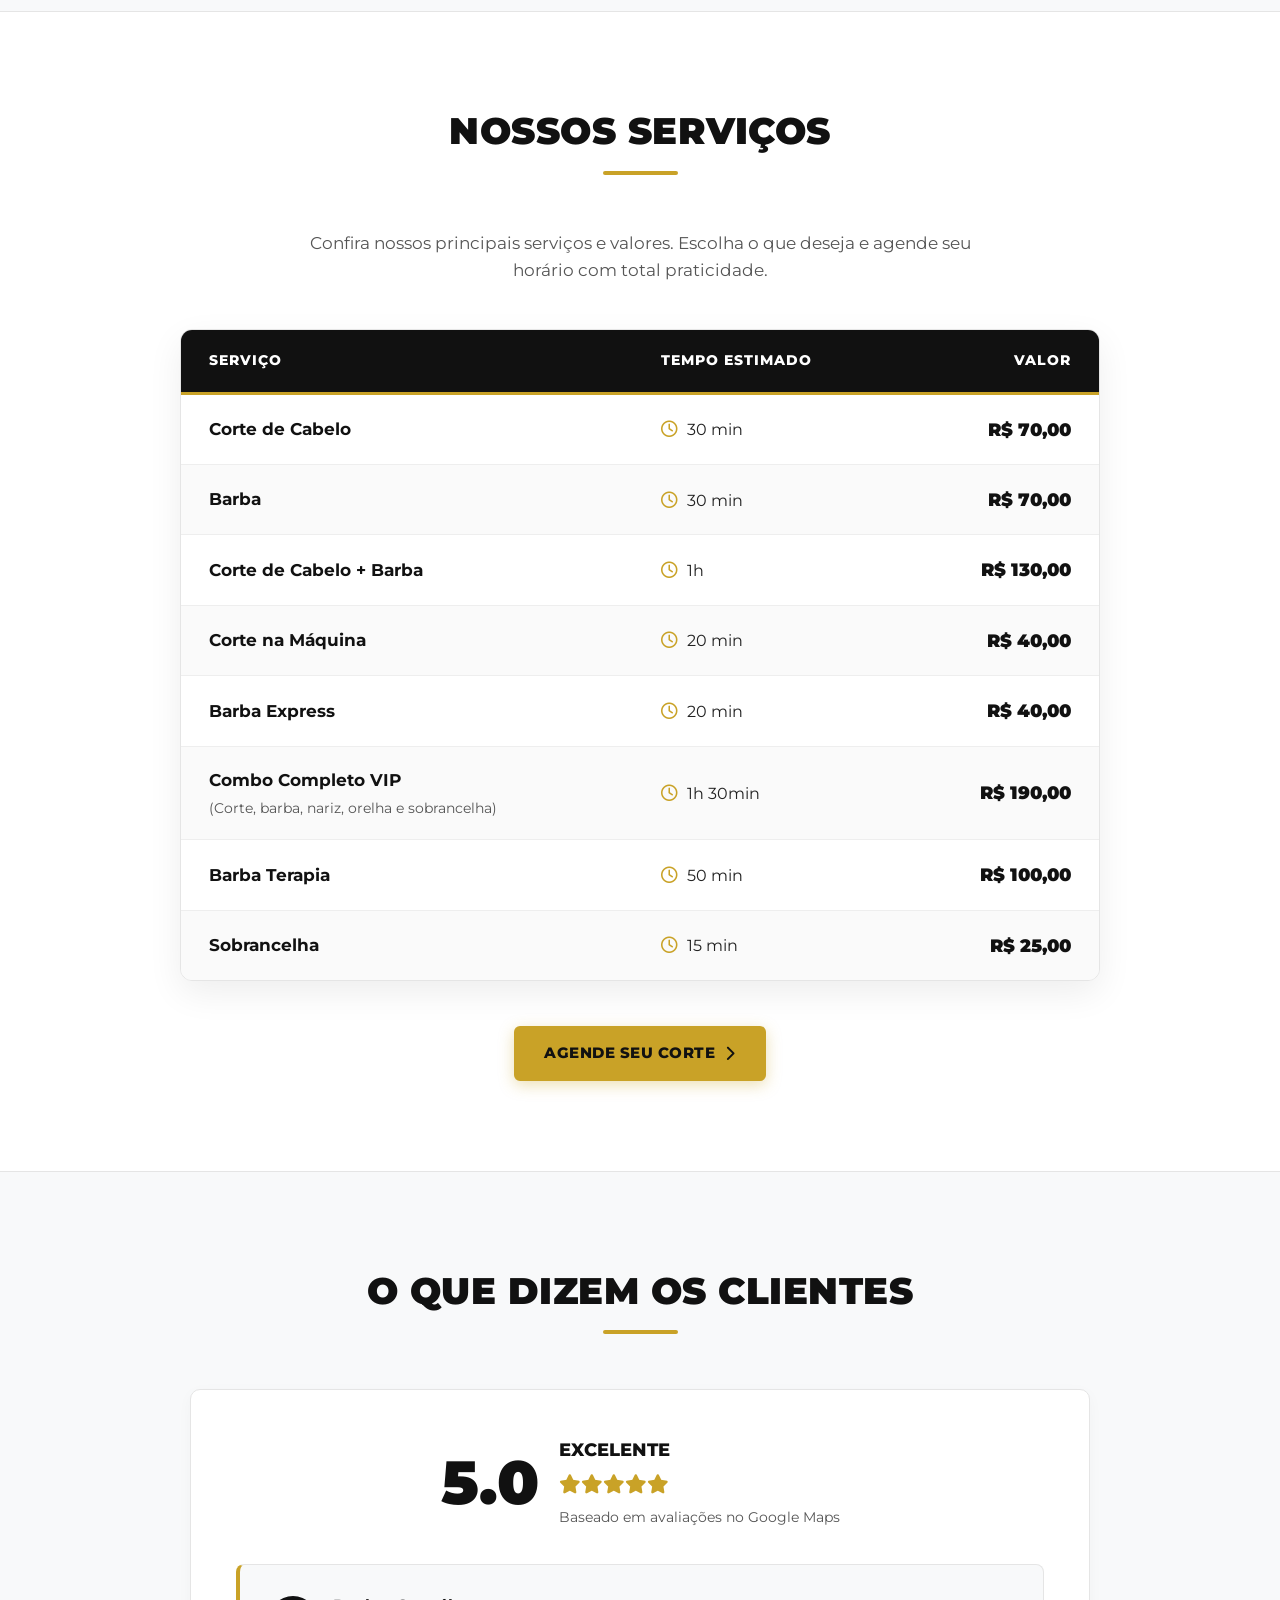
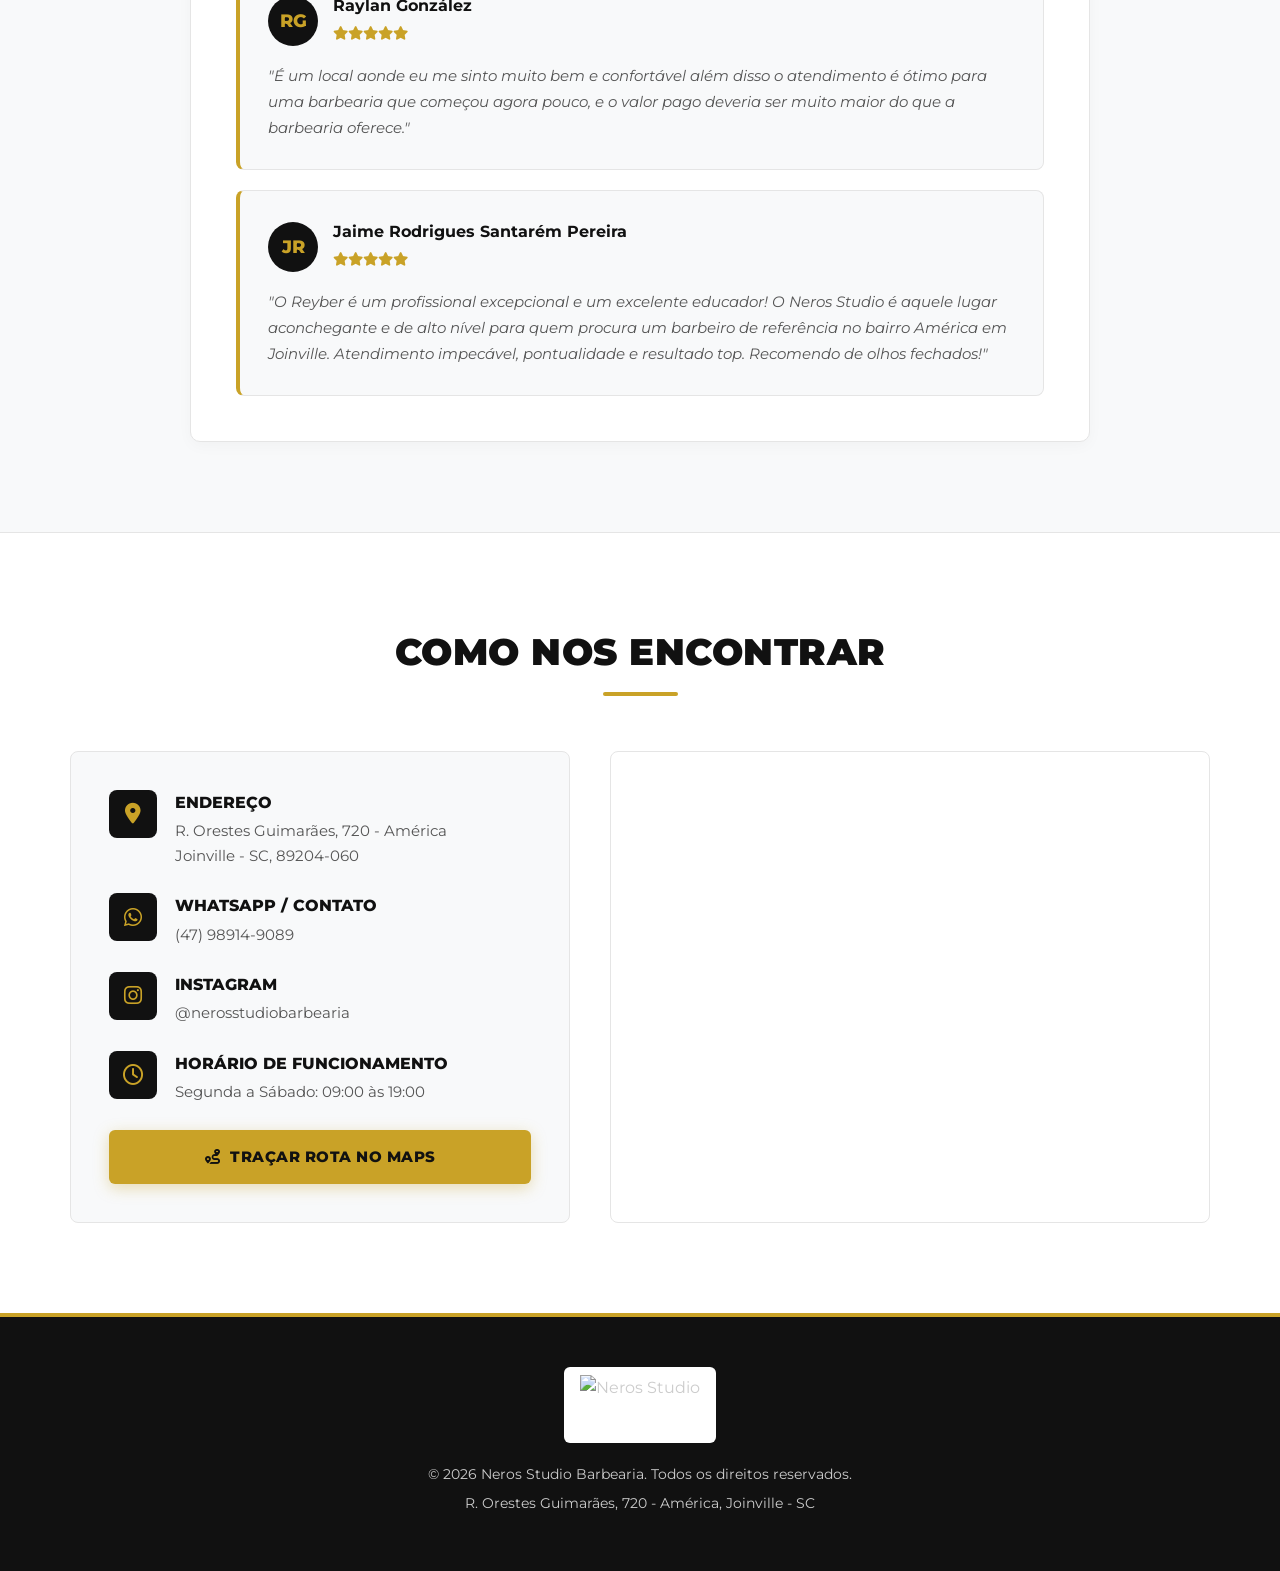
==== commit 2f0437bb: "uptade- corte adicionado design melhorado só falta finalizar com um toque da loja e a imagem do esta" ====
--- a/index.html
+++ b/index.html
@@ -66,13 +66,17 @@
     </header>
 
     <section id="home" class="hero">
-        <div class="container hero-container">
+        <div class="container hero-grid">
             <div class="hero-content">
                 <p class="hero-subtitle">Mais do que uma</p>
                 <h1>BARBEARIA</h1>
+                <p class="hero-desc">Atendimento exclusivo, corte de alta precisão e estilo impecável no bairro América em Joinville.</p>
                 <a href="https://app.faroldabarbearia.com.br/agendar/agendaaqui" target="_blank" class="btn-hero">
                     AGENDE SEU HORÁRIO <i class="fa-solid fa-chevron-right"></i>
                 </a>
+            </div>
+            <div class="hero-image">
+                <img src="assets/corte.png" alt="Corte em destaque Neros Studio">
             </div>
         </div>
     </section>
--- a/css/style.css
+++ b/css/style.css
@@ -105,40 +105,70 @@
     cursor: pointer;
 }
 
+/* Banner Principal Estilo Dark Premium */
 .hero {
-    min-height: 78vh;
-    background: linear-gradient(90deg, rgba(10, 10, 10, 0.85) 0%, rgba(10, 10, 10, 0.45) 100%),
+    min-height: 85vh;
+    background: linear-gradient(135deg, rgba(15, 15, 15, 0.95) 0%, rgba(26, 26, 26, 0.90) 100%),
                 url('https://images.unsplash.com/photo-1503951914875-452162b0f3f1?auto=format&fit=crop&q=80') center/cover no-repeat;
     display: flex;
     align-items: center;
     margin-top: 95px;
-    padding: 80px 0;
-}
-
-.hero-container {
-    width: 100%;
+    padding: 70px 0;
+    border-bottom: 4px solid var(--gold);
+}
+
+.hero-grid {
+    display: grid;
+    grid-template-columns: 1.1fr 0.9fr;
+    gap: 50px;
+    align-items: center;
 }
 
 .hero-content {
-    max-width: 650px;
     text-align: left;
 }
 
 .hero-subtitle {
-    color: var(--white);
-    font-size: 1.5rem;
-    font-weight: 700;
-    margin-bottom: 5px;
+    color: var(--gold);
+    font-size: 1.3rem;
+    font-weight: 800;
+    text-transform: uppercase;
+    letter-spacing: 2px;
+    margin-bottom: 10px;
 }
 
 .hero-content h1 {
     color: var(--white);
-    font-size: 4.5rem;
+    font-size: 4.2rem;
     font-weight: 900;
     line-height: 1.05;
     letter-spacing: 1px;
-    margin-bottom: 28px;
-    text-transform: uppercase;
+    margin-bottom: 20px;
+    text-transform: uppercase;
+    text-shadow: 0 4px 15px rgba(0, 0, 0, 0.5);
+}
+
+.hero-desc {
+    color: #dddddd;
+    font-size: 1.1rem;
+    margin-bottom: 30px;
+    line-height: 1.7;
+}
+
+.hero-image {
+    display: flex;
+    justify-content: center;
+    align-items: center;
+}
+
+.hero-image img {
+    max-width: 100%;
+    height: 380px;
+    object-fit: contain;
+    background-color: #111111;
+    border-radius: 12px;
+    box-shadow: 0 20px 40px rgba(0, 0, 0, 0.6);
+    border: 2px solid var(--gold);
 }
 
 .btn-hero {
@@ -216,7 +246,7 @@
 }
 
 .about-section {
-    background-color: var(--white);
+    background-color: var(--bg-gray);
 }
 
 .about-grid {
@@ -241,7 +271,7 @@
 }
 
 .about-badges span {
-    background-color: var(--bg-gray);
+    background-color: var(--white);
     border: 1px solid var(--border-light);
     color: var(--black);
     padding: 8px 16px;
@@ -267,7 +297,7 @@
 }
 
 .services-section {
-    background-color: var(--bg-gray);
+    background-color: var(--white);
     border-top: 1px solid var(--border-light);
     border-bottom: 1px solid var(--border-light);
 }
@@ -370,16 +400,17 @@
 }
 
 .reviews-section {
+    background-color: var(--bg-gray);
+}
+
+.reviews-container {
     background-color: var(--white);
-}
-
-.reviews-container {
-    background-color: var(--bg-gray);
     border: 1px solid var(--border-light);
     border-radius: 10px;
     padding: 45px;
     max-width: 900px;
     margin: 0 auto;
+    box-shadow: 0 4px 15px rgba(0, 0, 0, 0.03);
 }
 
 .google-score {
@@ -422,7 +453,7 @@
 }
 
 .review-card {
-    background-color: var(--white);
+    background-color: var(--bg-gray);
     padding: 28px;
     border-radius: 8px;
     border: 1px solid var(--border-light);
@@ -467,7 +498,7 @@
 }
 
 .contact-section {
-    background-color: var(--bg-gray);
+    background-color: var(--white);
     border-top: 1px solid var(--border-light);
 }
 
@@ -479,7 +510,7 @@
 }
 
 .contact-info {
-    background-color: var(--white);
+    background-color: var(--bg-gray);
     border: 1px solid var(--border-light);
     padding: 38px;
     border-radius: 8px;
@@ -594,13 +625,22 @@
 }
 
 @media (max-width: 992px) {
+    .hero-grid,
     .about-grid,
     .contact-wrapper {
         grid-template-columns: 1fr;
     }
 
+    .hero-content {
+        text-align: center;
+    }
+
     .hero-content h1 {
-        font-size: 3.5rem;
+        font-size: 3.2rem;
+    }
+
+    .hero-image {
+        margin-top: 20px;
     }
 }
 
@@ -626,18 +666,8 @@
         display: block;
     }
 
-    .hero {
-        min-height: 65vh;
-        text-align: center;
-    }
-
-    .hero-content {
-        margin: 0 auto;
-        text-align: center;
-    }
-
     .hero-content h1 {
-        font-size: 2.7rem;
+        font-size: 2.5rem;
     }
 
     .highlight-banner h2 {
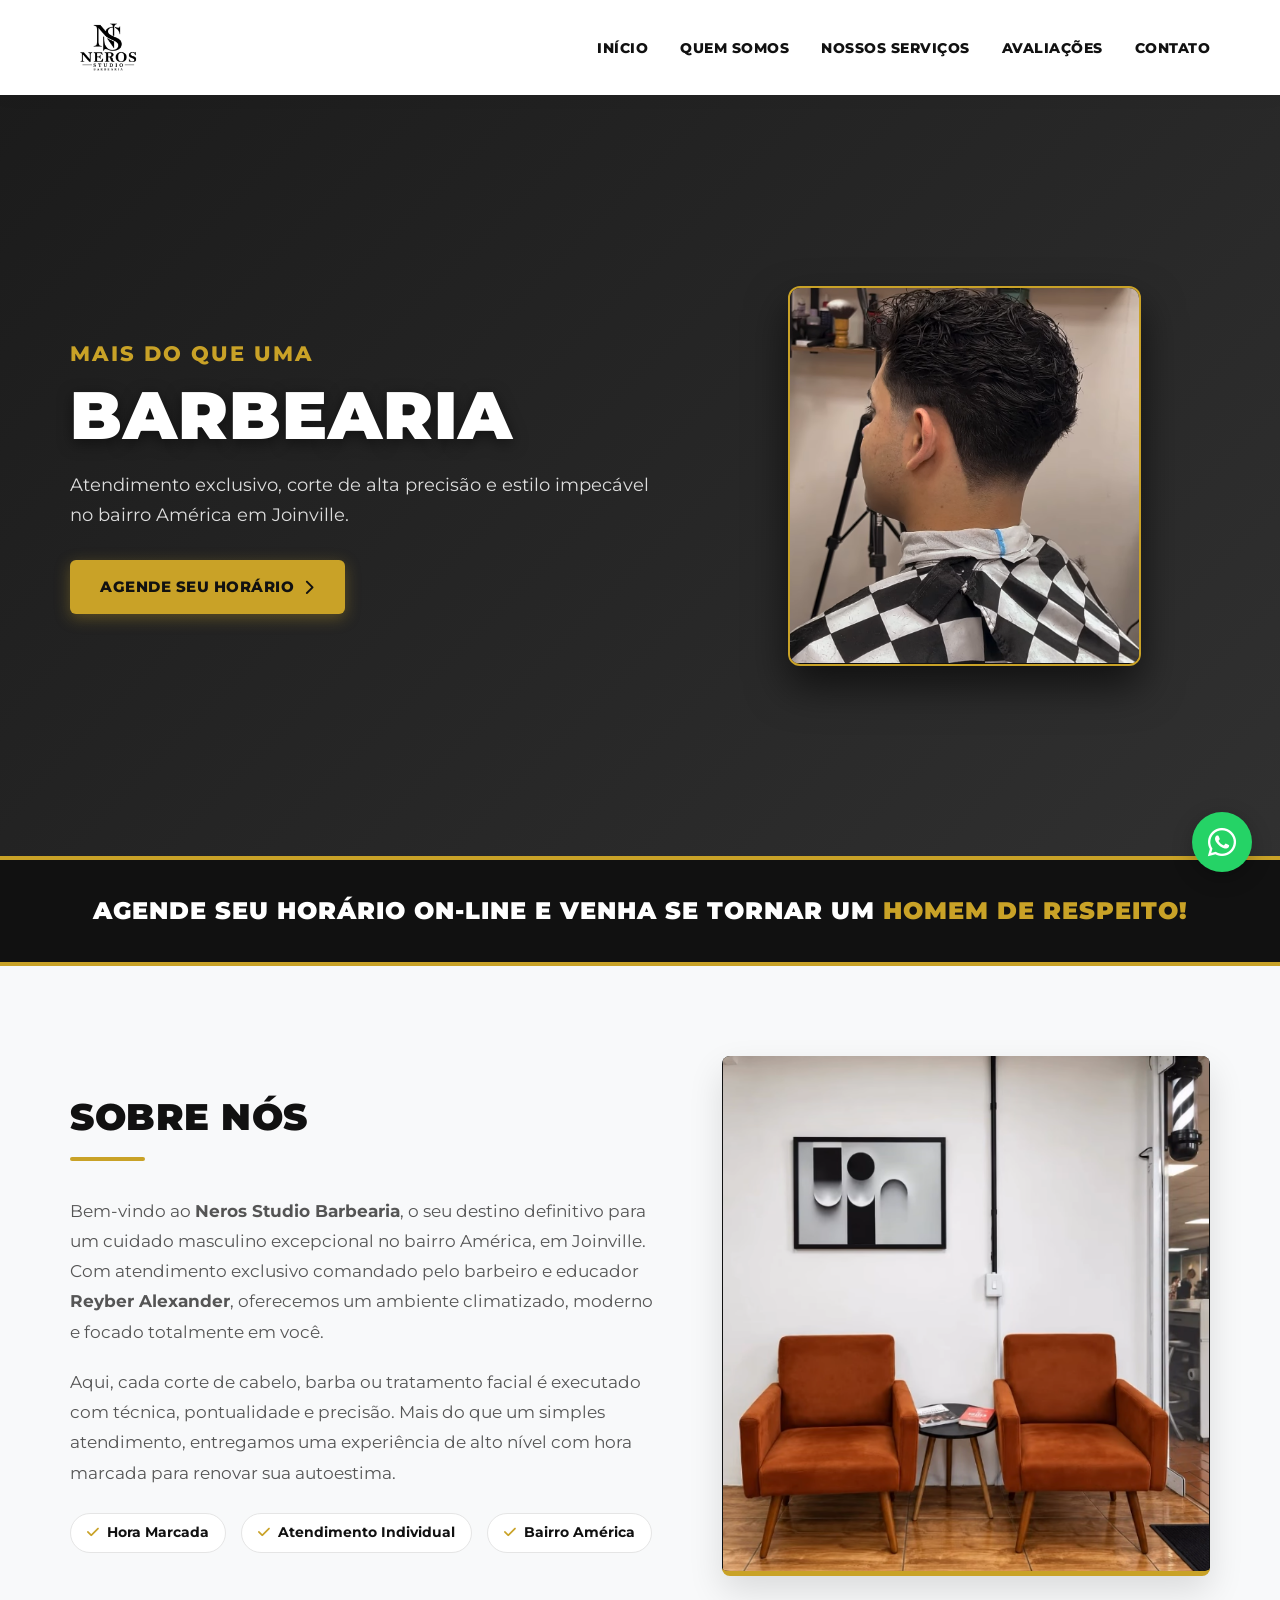
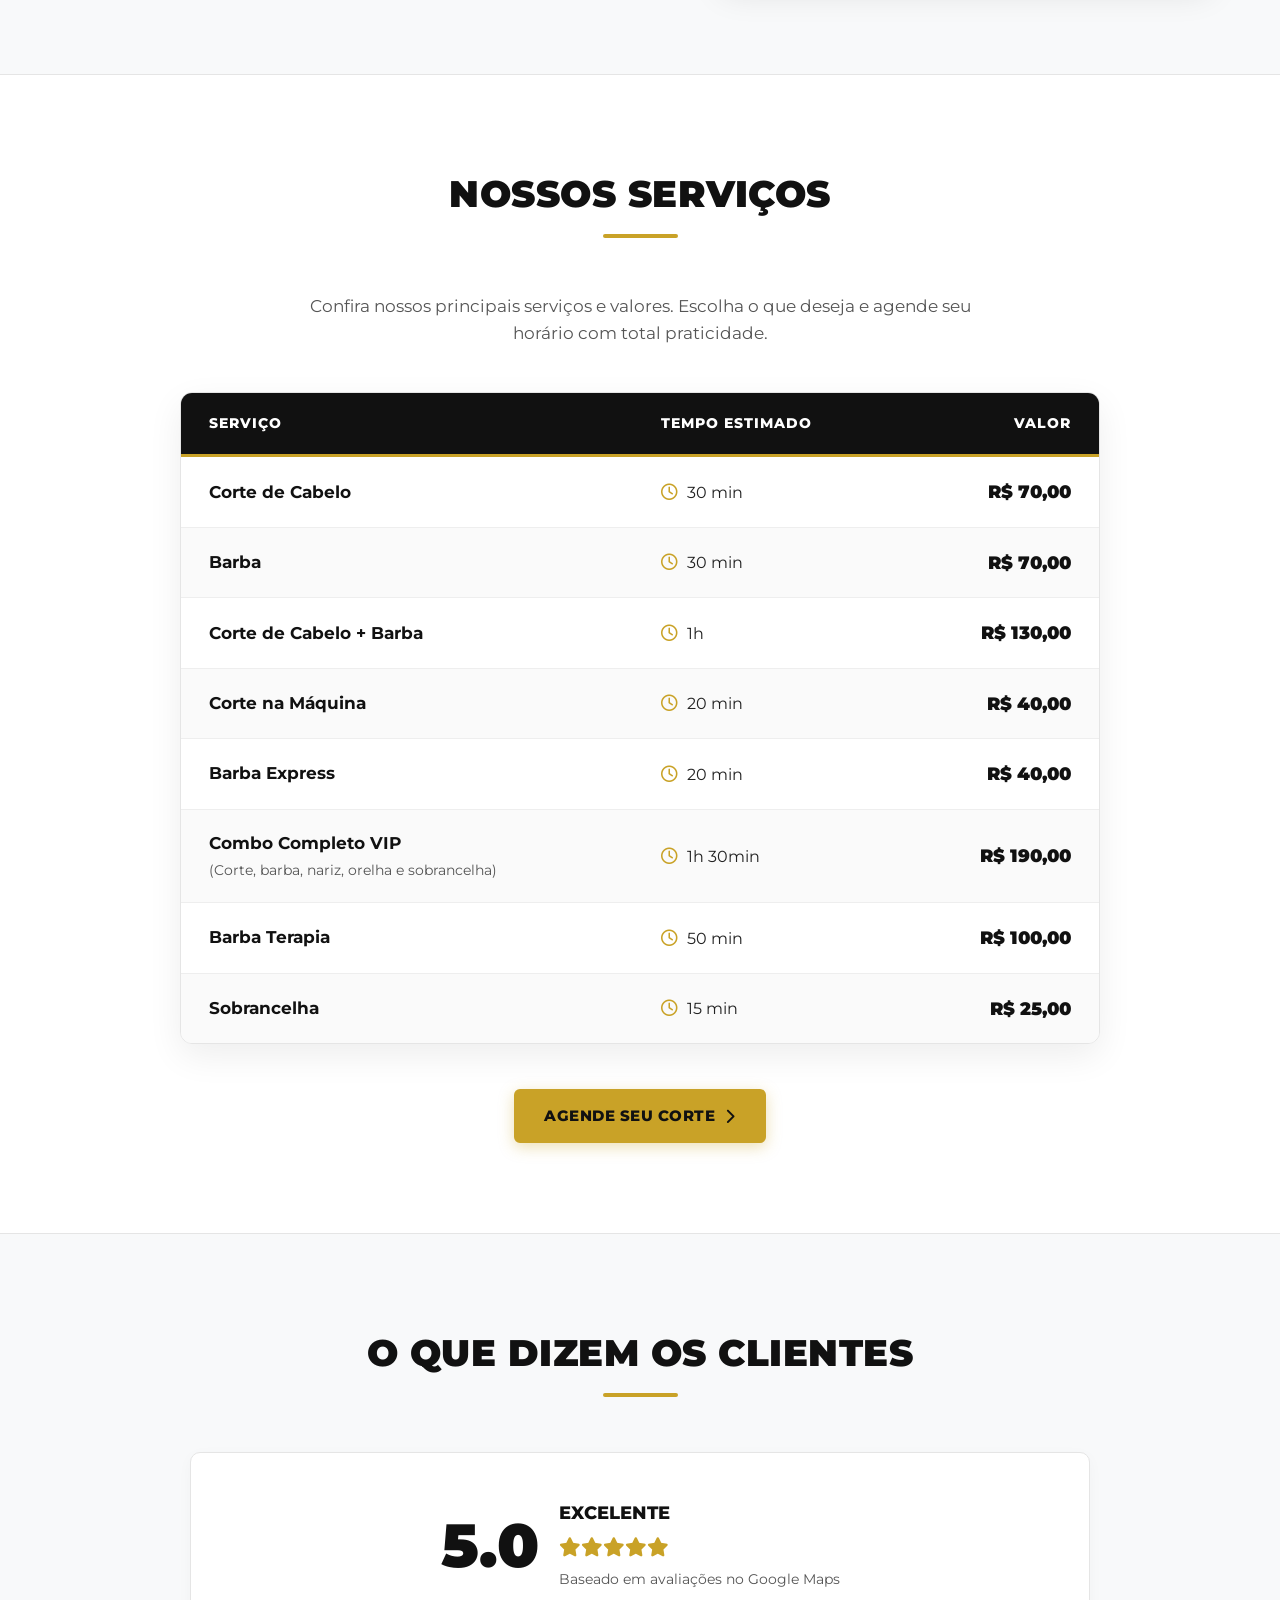
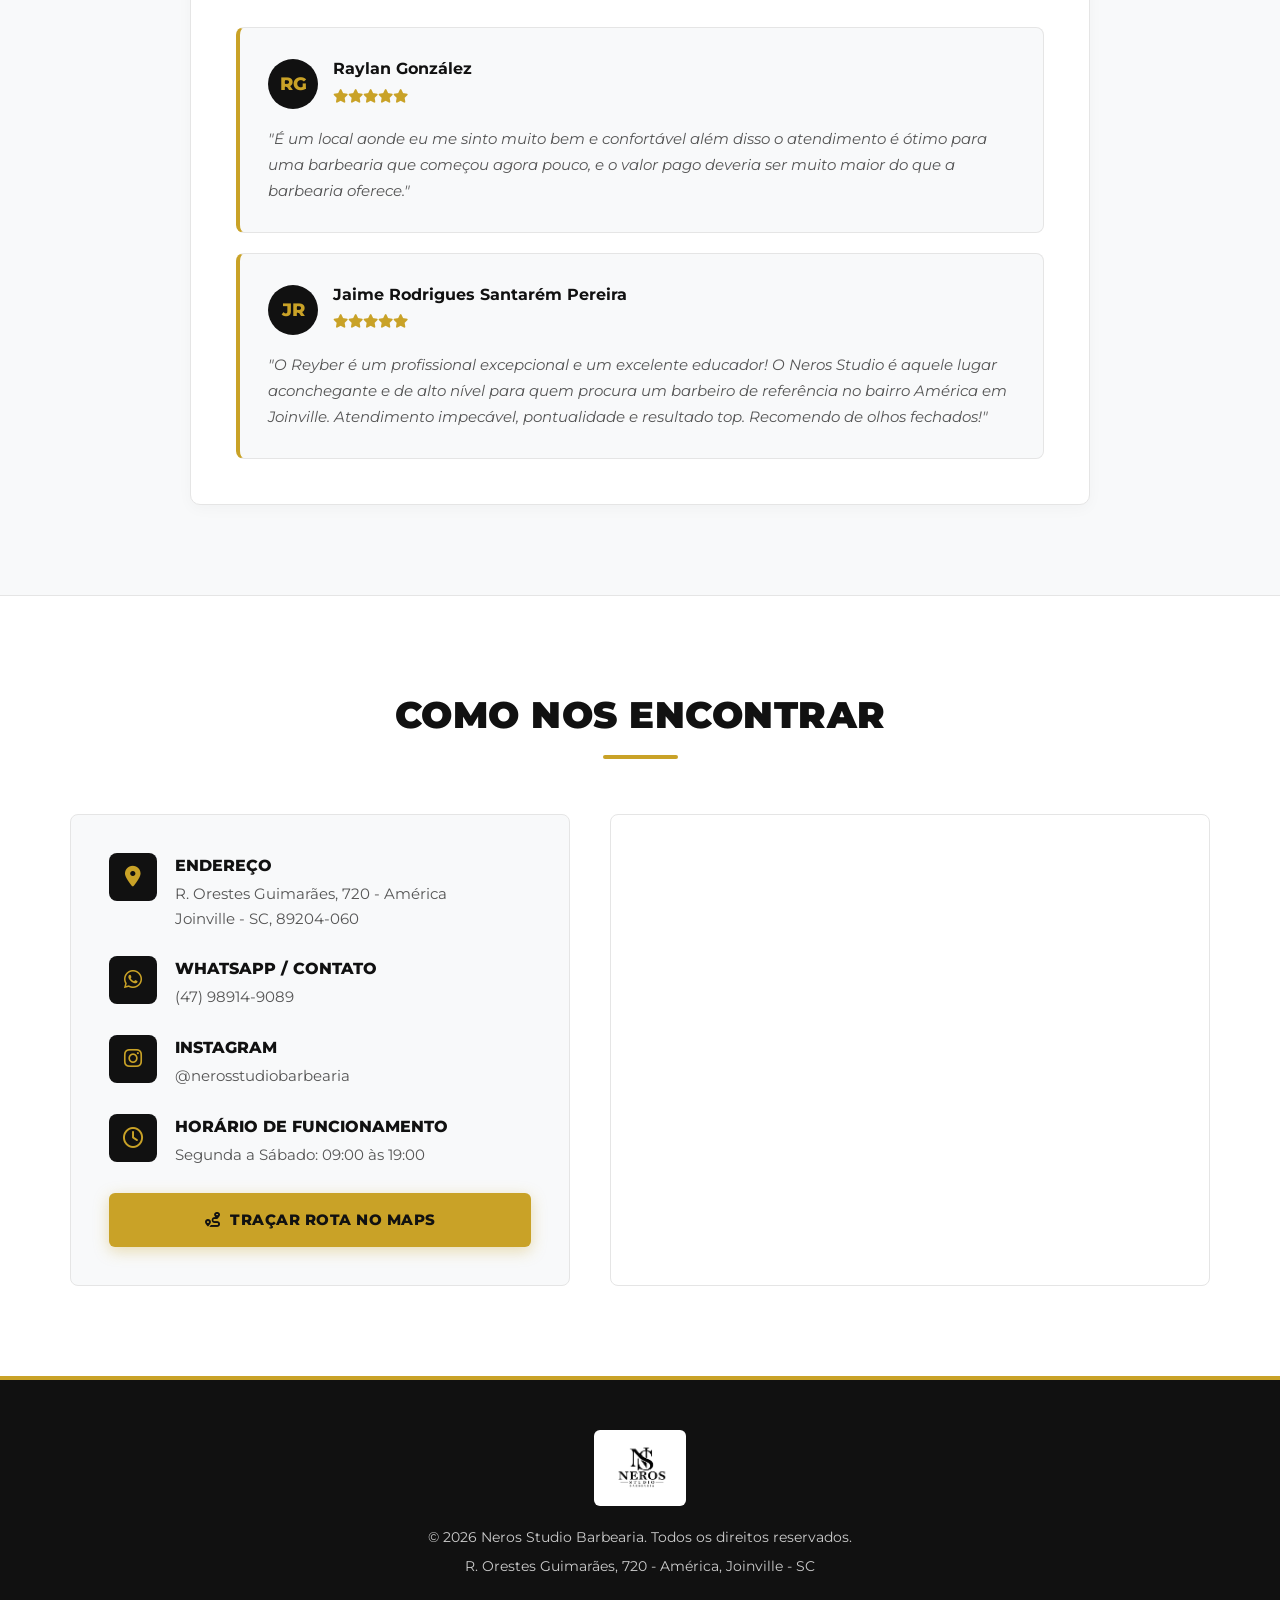
==== commit 927ad110: "uptade- Página atualizada com novas funcionalidades e novos ajustes" ====
--- a/index.html
+++ b/index.html
@@ -50,10 +50,10 @@
     <header>
         <div class="container nav-container">
             <a href="#home" class="logo-link">
-                <img src="assets/nerosbarbearia.png" alt="Neros Studio Barbearia" class="logo-img">
+                <img src="assets/logo.png" alt="Neros Studio Barbearia" class="logo-img">
             </a>
             <ul class="nav-links" id="navLinks">
-                <li><a href="#home">Home</a></li>
+                <li><a href="#home">Início</a></li>
                 <li><a href="#sobre">Quem Somos</a></li>
                 <li><a href="#servicos">Nossos Serviços</a></li>
                 <li><a href="#avaliacoes">Avaliações</a></li>
@@ -83,7 +83,7 @@
 
     <div class="highlight-banner">
         <div class="container">
-            <h2>UM ESPAÇO DE CONFIANÇA, <span>SEU ESTILO RENOVADO!</span></h2>
+            <h2>AGENDE SEU HORÁRIO ON-LINE E VENHA SE TORNAR UM <span>HOMEM DE RESPEITO!</span></h2>
         </div>
     </div>
 
@@ -107,7 +107,7 @@
                 </div>
             </div>
             <div class="about-image">
-                <img src="https://images.unsplash.com/photo-1585747860715-2ba37e788b70?auto=format&fit=crop&q=80" alt="Interior Neros Studio Barbearia">
+                <img src="assets/barbearia.png" alt="Interior Neros Studio Barbearia">
             </div>
         </div>
     </section>
@@ -268,12 +268,12 @@
                             <p>Segunda a Sábado: 09:00 às 19:00</p>
                         </div>
                     </div>
-                    <a href="https://maps.google.com/?q=R.+Orestes+Guimar%C3%A3es,+720+-+Am%C3%A9rica,+Joinville+-+SC,+89204-060" target="_blank" class="btn-hero btn-full">
+                    <a href="https://www.google.com/maps/place/Neros+Studio+Barbearia/@-26.2794511,-48.8538112,14z/data=!4m16!1m9!3m8!1s0x94deb117a0722f81:0xa6db8b32f5fc8512!2sNeros+Studio+Barbearia!8m2!3d-26.2912047!4d-48.8442009!9m1!1b1!16s%2Fg%2F11zy2ffnhz!3m5!1s0x94deb117a0722f81:0xa6db8b32f5fc8512!8m2!3d-26.2912047!4d-48.8442009!16s%2Fg%2F11zy2ffnhz?entry=ttu&g_ep=EgoyMDI2MTExNy4wIKXMDSoASAFQAw%3D%3D" target="_blank" class="btn-hero btn-full">
                         <i class="fa-solid fa-route"></i> TRAÇAR ROTA NO MAPS
                     </a>
                 </div>
                 <div class="map-container">
-                    <iframe class="map-frame" src="https://maps.google.com/maps?q=R.+Orestes+Guimar%C3%A3es,+720+-+Am%C3%A9rica,+Joinville+-+SC,+89204-060&t=&z=16&ie=UTF8&iwloc=&output=embed" loading="lazy"></iframe>
+                    <iframe class="map-frame" src="https://www.google.com/maps?q=Neros+Studio+Barbearia+Joinville&output=embed" loading="lazy"></iframe>
                 </div>
             </div>
         </div>
@@ -282,7 +282,7 @@
     <footer>
         <div class="container">
             <div class="footer-logo">
-                <img src="assets/nerosbarbearia.png" alt="Neros Studio">
+                <img src="assets/logo.png" alt="Neros Studio">
             </div>
             <p>&copy; 2026 Neros Studio Barbearia. Todos os direitos reservados.</p>
             <p>R. Orestes Guimarães, 720 - América, Joinville - SC</p>
--- a/css/style.css
+++ b/css/style.css
@@ -289,8 +289,10 @@
 
 .about-image img {
     width: 100%;
-    height: 420px;
-    object-fit: cover;
+    height: auto;
+    max-height: 520px;
+    object-fit: contain;
+    background-color: var(--black);
     border-radius: 8px;
     box-shadow: 0 15px 35px rgba(0, 0, 0, 0.12);
     border-bottom: 5px solid var(--gold);
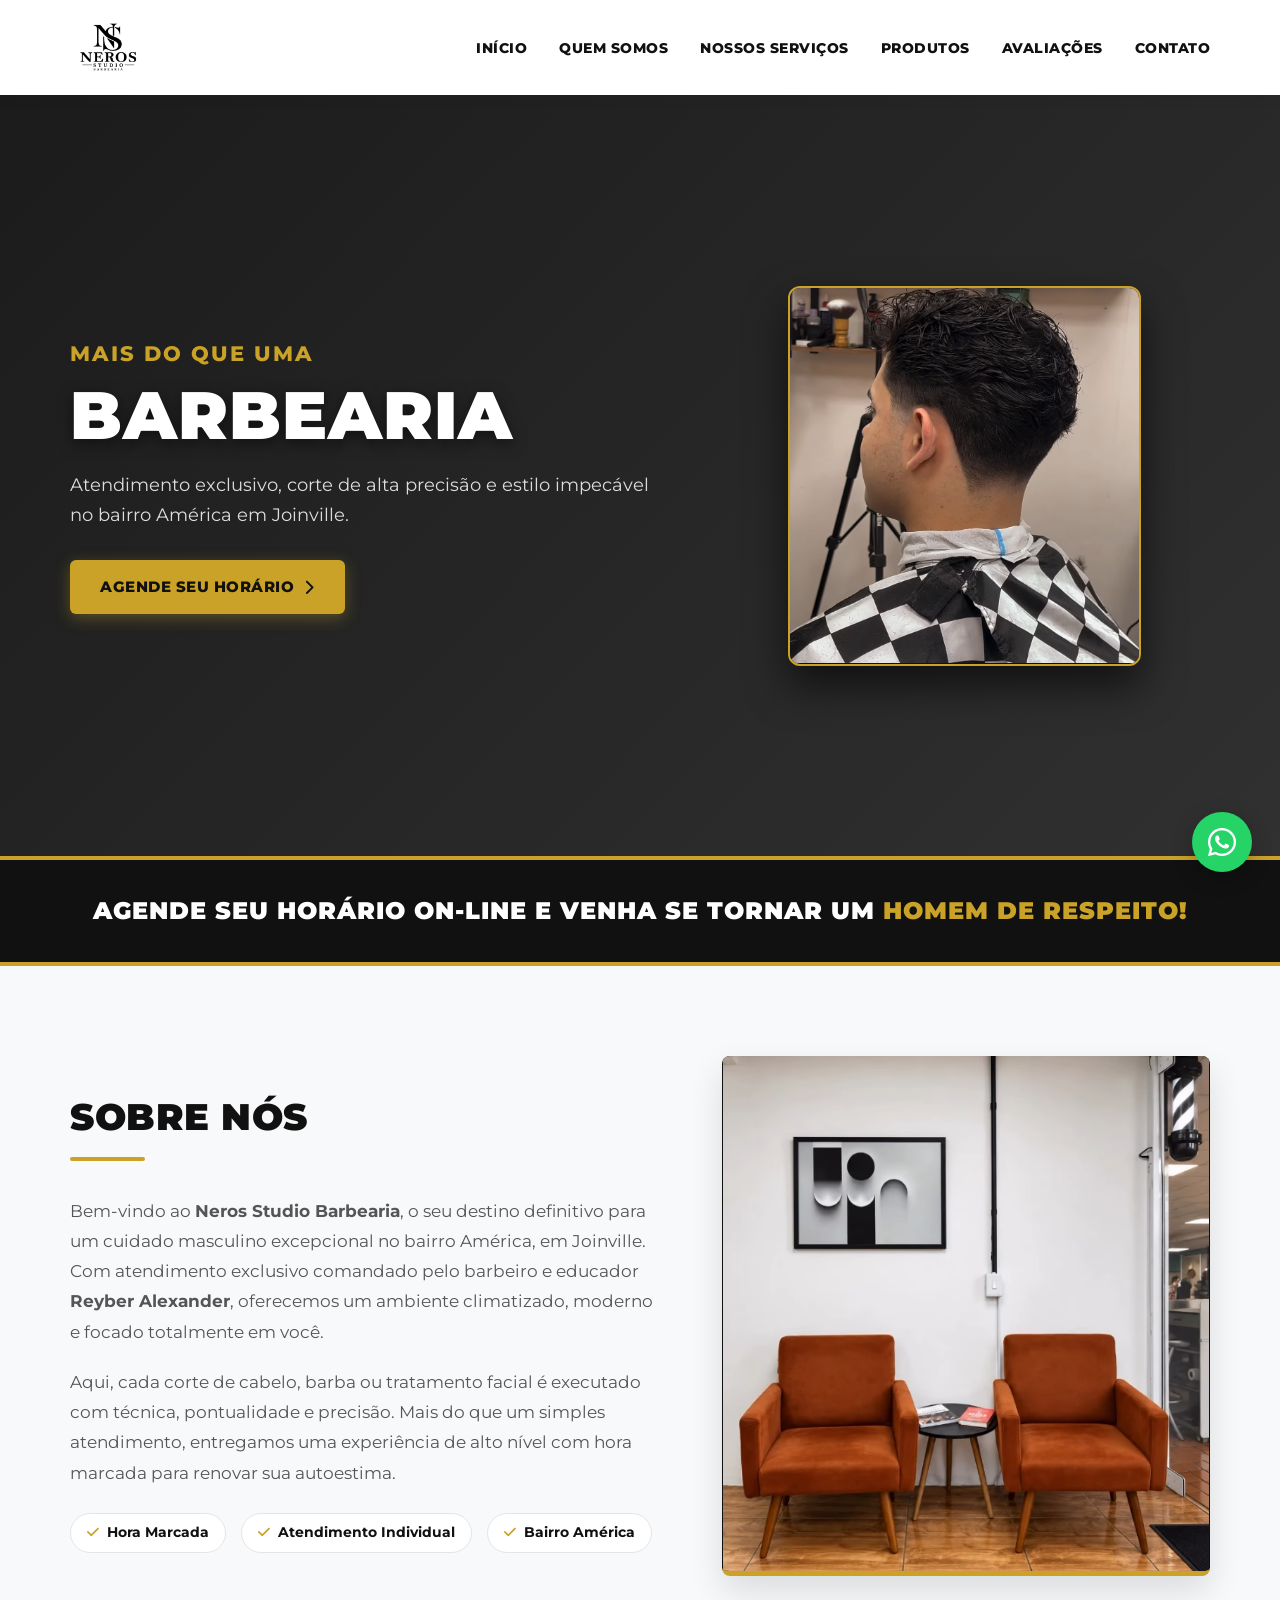
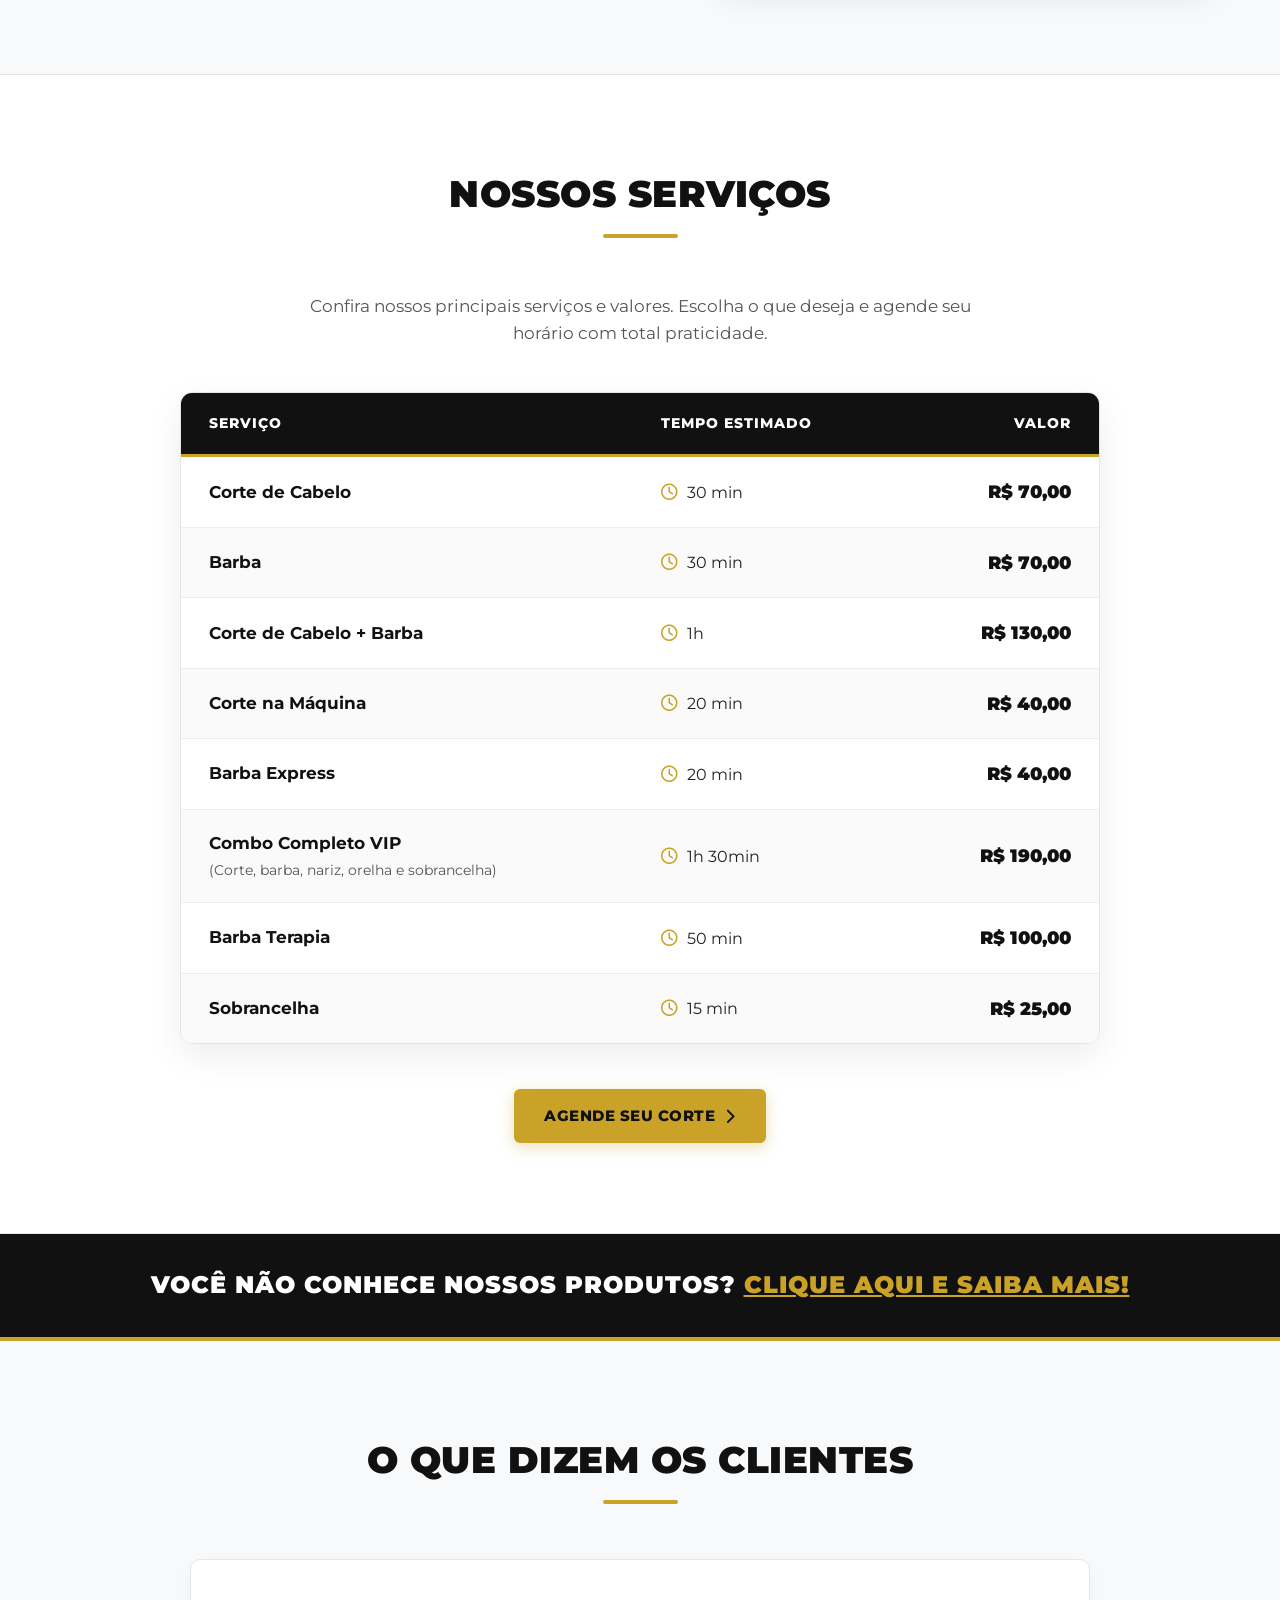
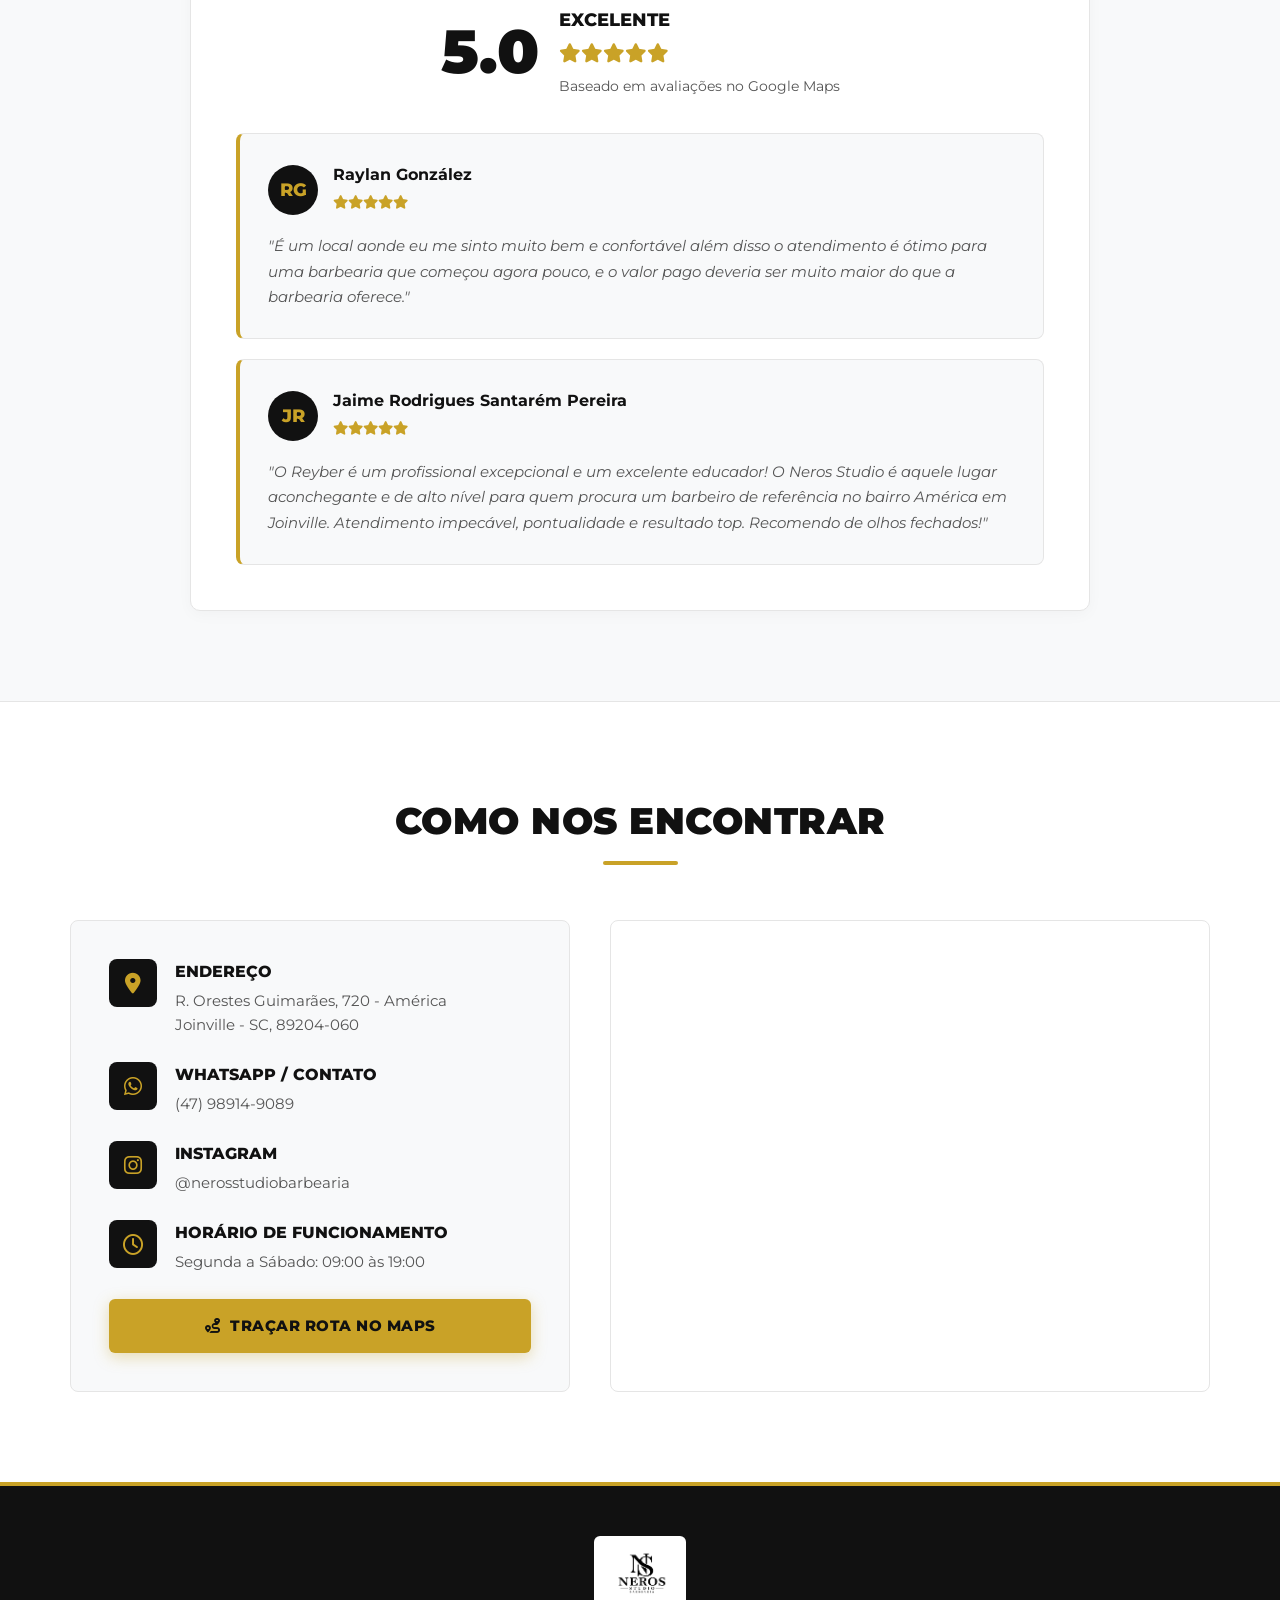
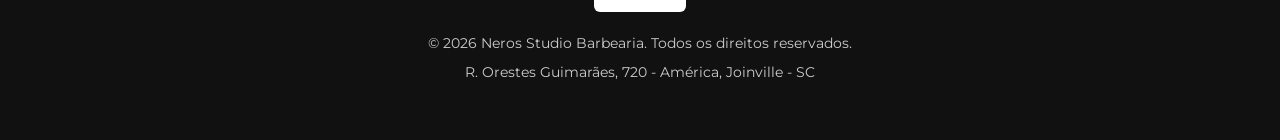
==== commit 312b5763: "add- Área de produtos e suas funcionalidades e como deve ser feito" ====
--- a/index.html
+++ b/index.html
@@ -56,6 +56,7 @@
                 <li><a href="#home">Início</a></li>
                 <li><a href="#sobre">Quem Somos</a></li>
                 <li><a href="#servicos">Nossos Serviços</a></li>
+                <li><a href="public/produtos.html">Produtos</a></li>
                 <li><a href="#avaliacoes">Avaliações</a></li>
                 <li><a href="#contato">Contato</a></li>
             </ul>
@@ -183,6 +184,12 @@
         </div>
     </section>
 
+    <div class="highlight-banner">
+        <div class="container">
+            <h2>VOCÊ NÃO CONHECE NOSSOS PRODUTOS? <a href="public/produtos.html" style="color: var(--gold); text-decoration: underline;">CLIQUE AQUI E SAIBA MAIS!</a></h2>
+        </div>
+    </div>
+
     <section id="avaliacoes" class="reviews-section">
         <div class="container">
             <div class="section-heading center">
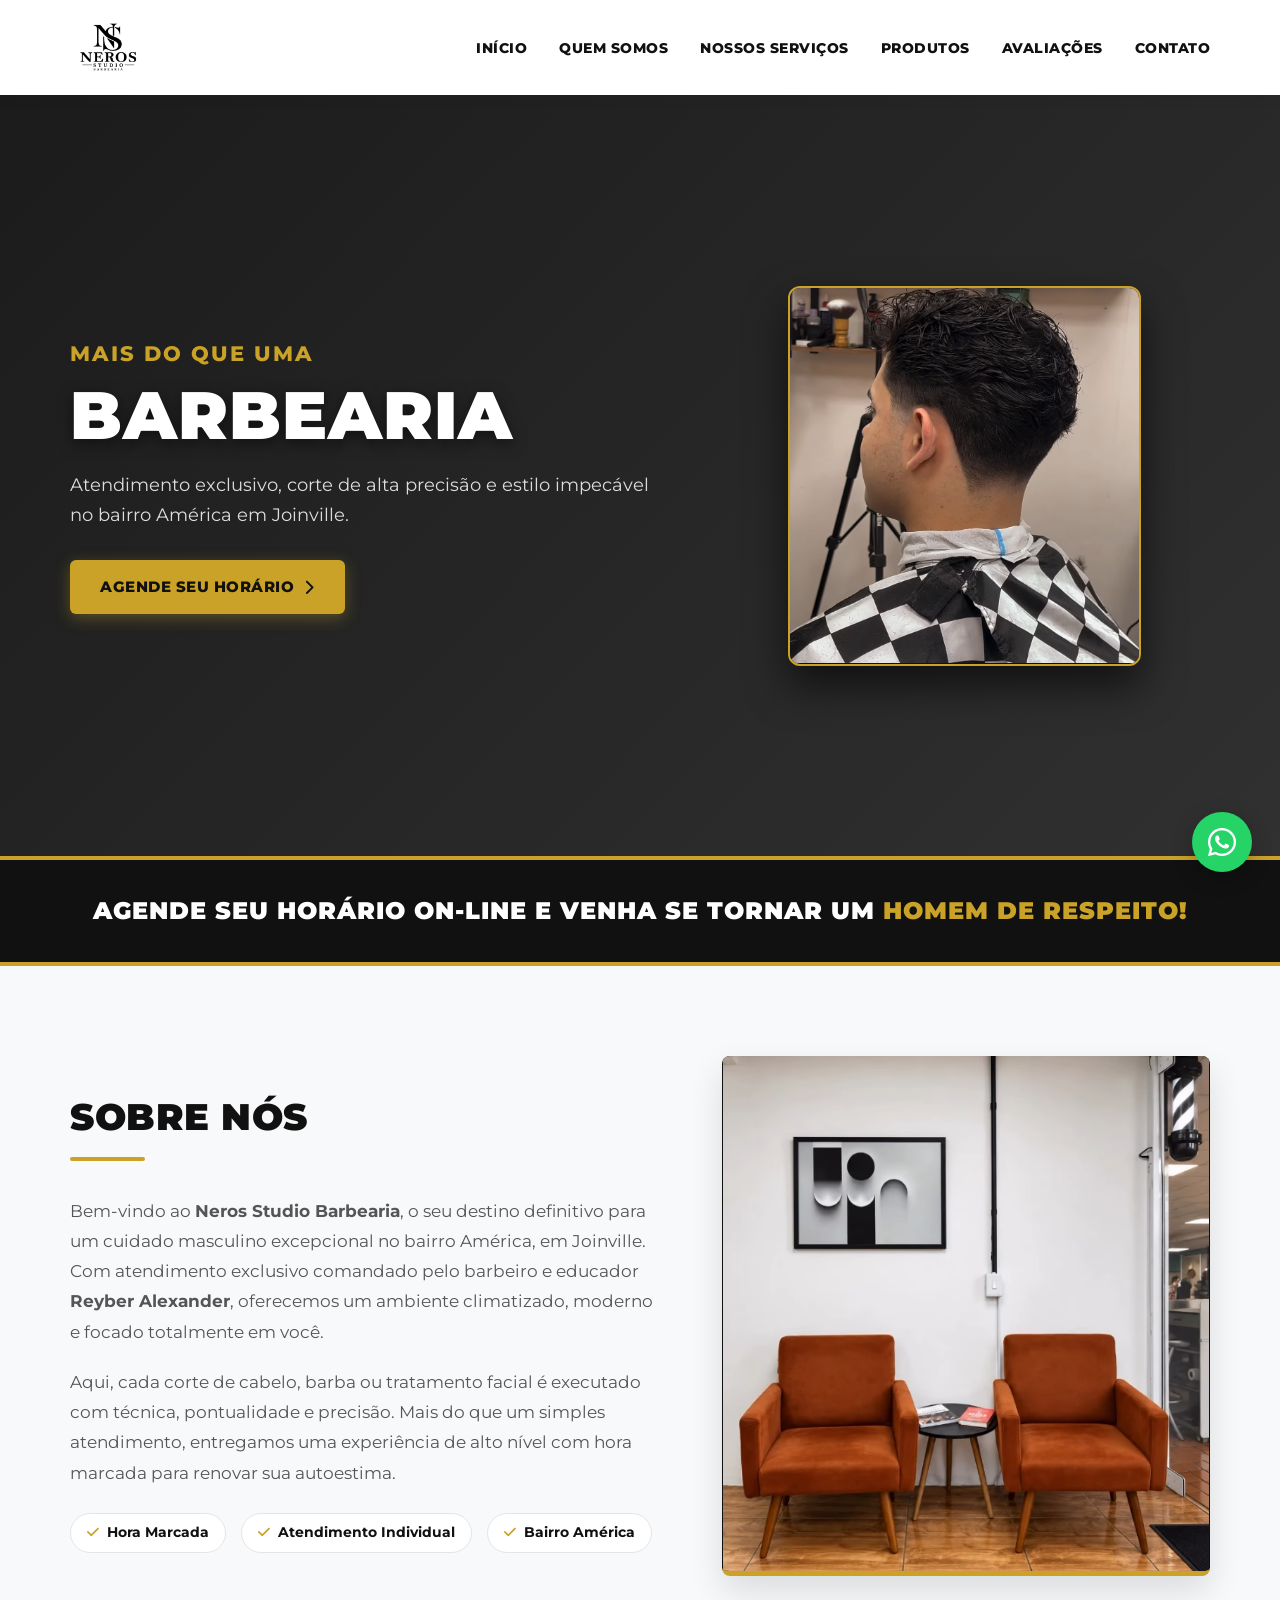
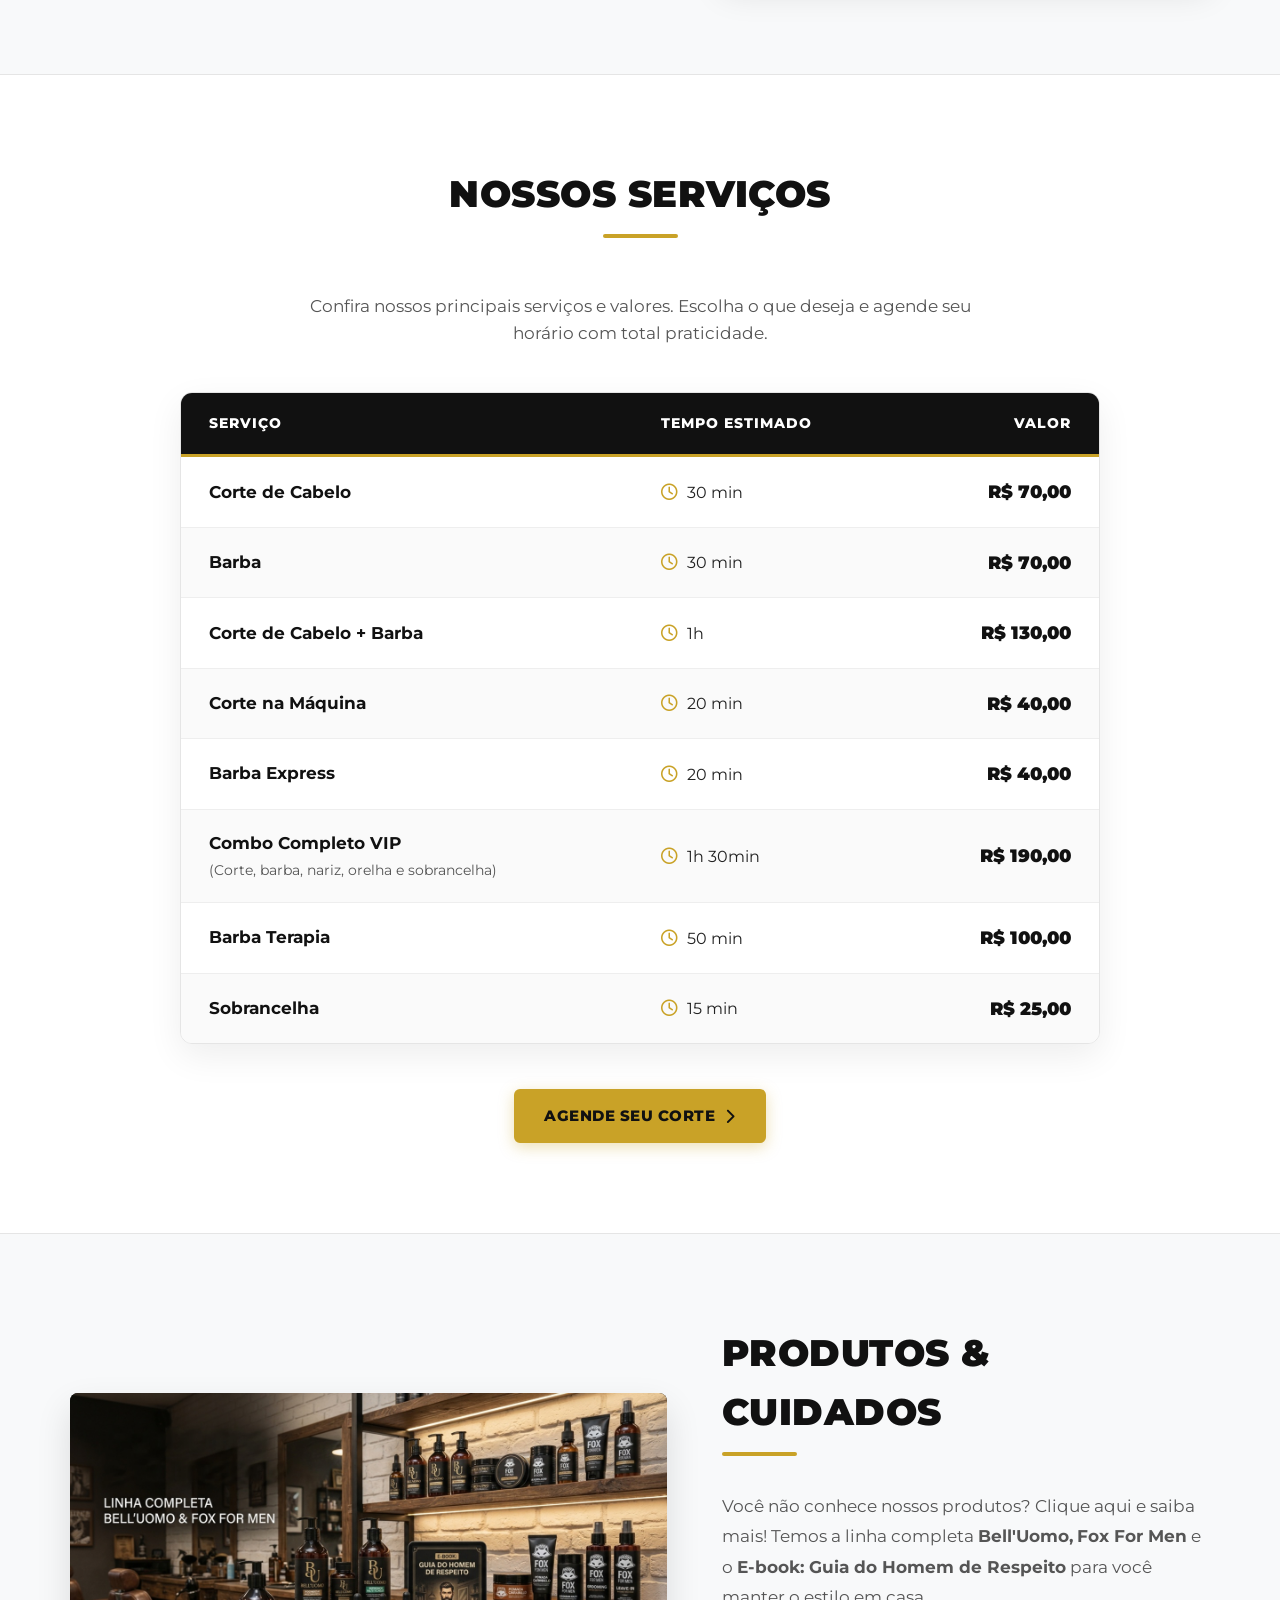
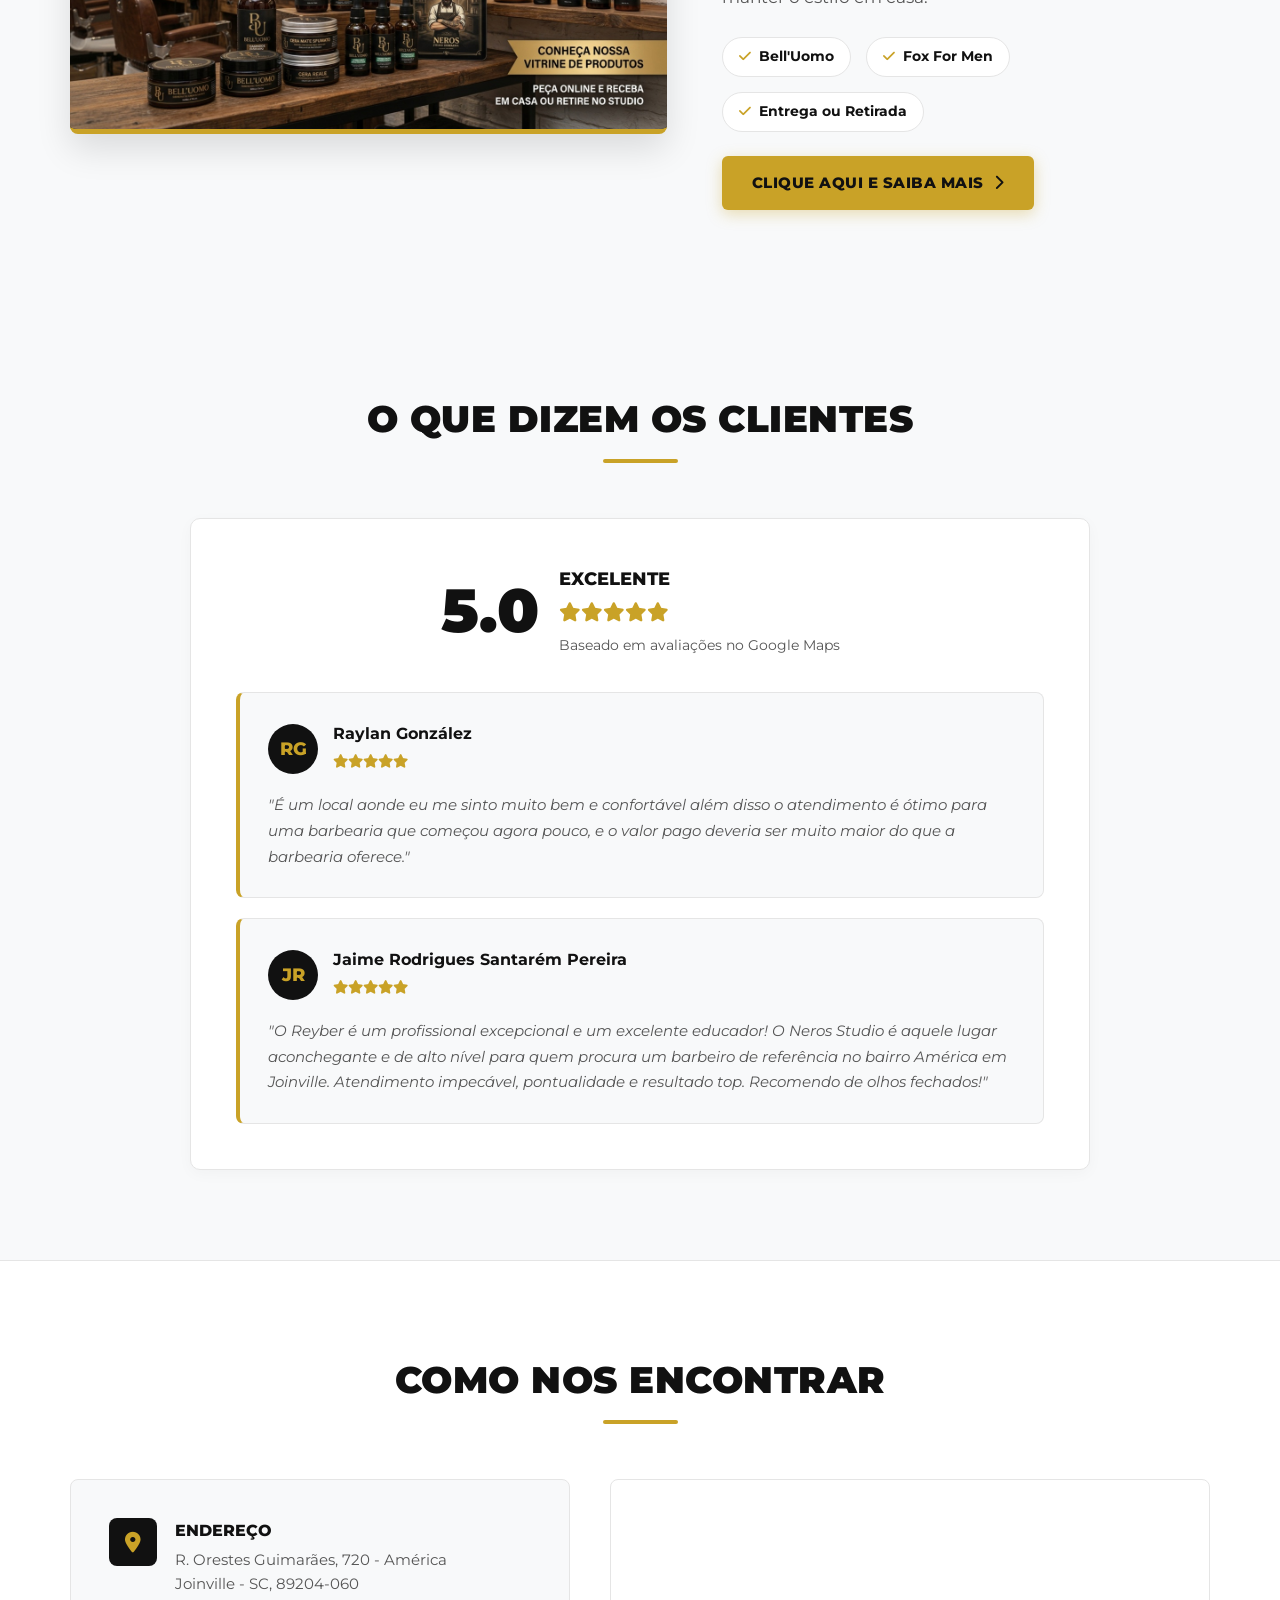
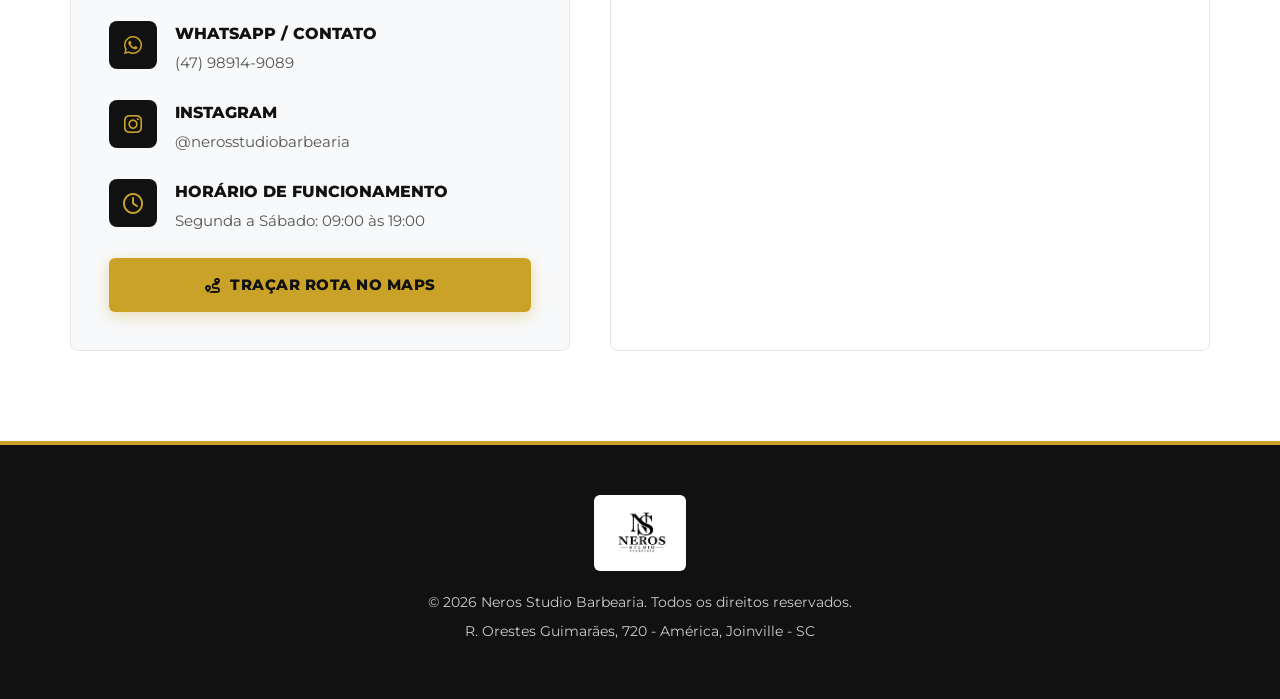
==== commit 5bf879fd: "uptade- index feita com as funcionalidades e colocando uma imagem produtos para o site" ====
--- a/index.html
+++ b/index.html
@@ -56,7 +56,7 @@
                 <li><a href="#home">Início</a></li>
                 <li><a href="#sobre">Quem Somos</a></li>
                 <li><a href="#servicos">Nossos Serviços</a></li>
-                <li><a href="public/produtos.html">Produtos</a></li>
+                <li><a href="#produtos-destaque">Produtos</a></li>
                 <li><a href="#avaliacoes">Avaliações</a></li>
                 <li><a href="#contato">Contato</a></li>
             </ul>
@@ -184,11 +184,32 @@
         </div>
     </section>
 
-    <div class="highlight-banner">
-        <div class="container">
-            <h2>VOCÊ NÃO CONHECE NOSSOS PRODUTOS? <a href="public/produtos.html" style="color: var(--gold); text-decoration: underline;">CLIQUE AQUI E SAIBA MAIS!</a></h2>
-        </div>
-    </div>
+    <section id="produtos-destaque" class="about-section">
+        <div class="container about-grid">
+            <div class="about-image">
+                <img src="assets/produtos.png" alt="Produtos e cuidados Bell'Uomo, Fox For Men e E-book Neros Studio">
+            </div>
+            <div class="about-content">
+                <div class="section-heading">
+                    <h2>PRODUTOS & CUIDADOS</h2>
+                    <div class="heading-line"></div>
+                </div>
+                <p>
+                    Você não conhece nossos produtos? Clique aqui e saiba mais! Temos a linha completa <strong>Bell'Uomo,</strong> <strong>Fox For Men</strong> e o <strong>E-book: Guia do Homem de Respeito</strong> para você manter o estilo em casa.
+                </p>
+                <div class="about-badges">
+                    <span><i class="fa-solid fa-check"></i> Bell'Uomo</span>
+                    <span><i class="fa-solid fa-check"></i> Fox For Men</span>
+                    <span><i class="fa-solid fa-check"></i> Entrega ou Retirada</span>
+                </div>
+                <div style="margin-top: 24px;">
+                    <a href="public/produtos.html" class="btn-hero">
+                        CLIQUE AQUI E SAIBA MAIS <i class="fa-solid fa-chevron-right"></i>
+                    </a>
+                </div>
+            </div>
+        </div>
+    </section>
 
     <section id="avaliacoes" class="reviews-section">
         <div class="container">
